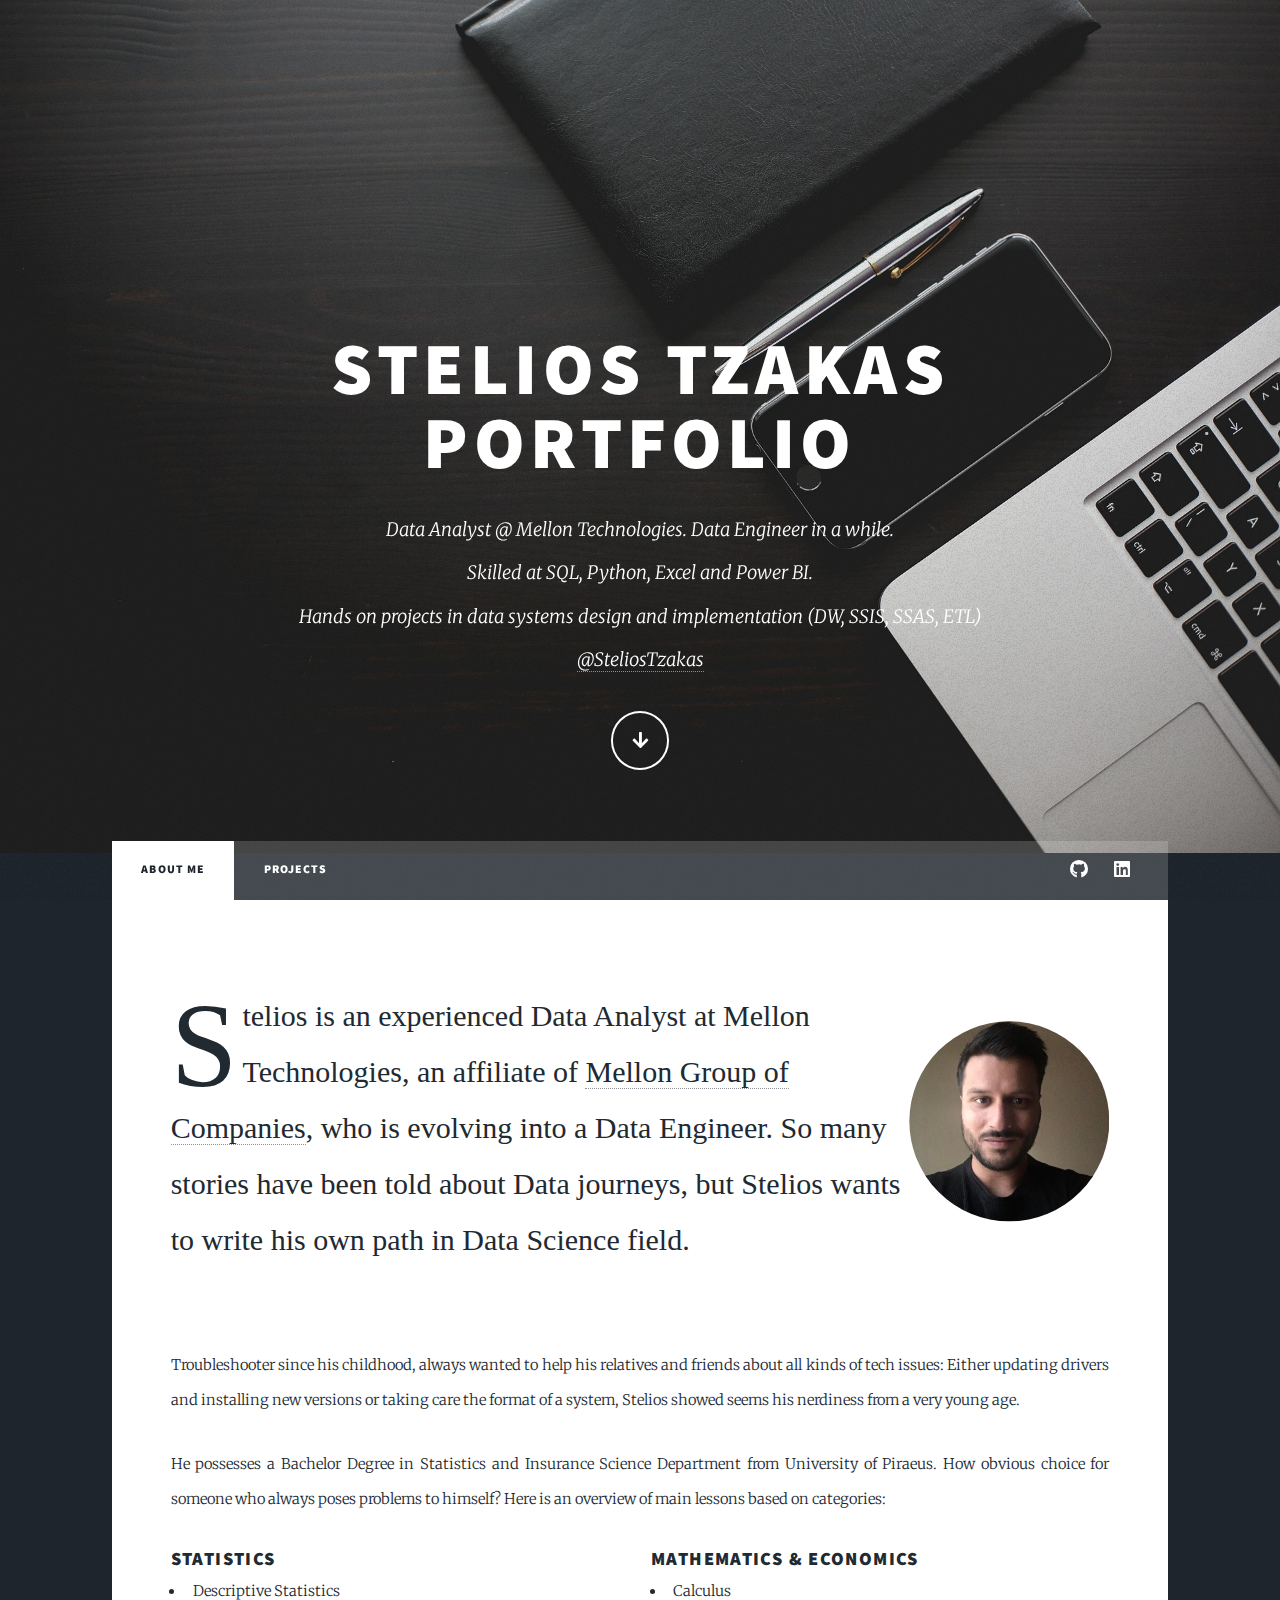
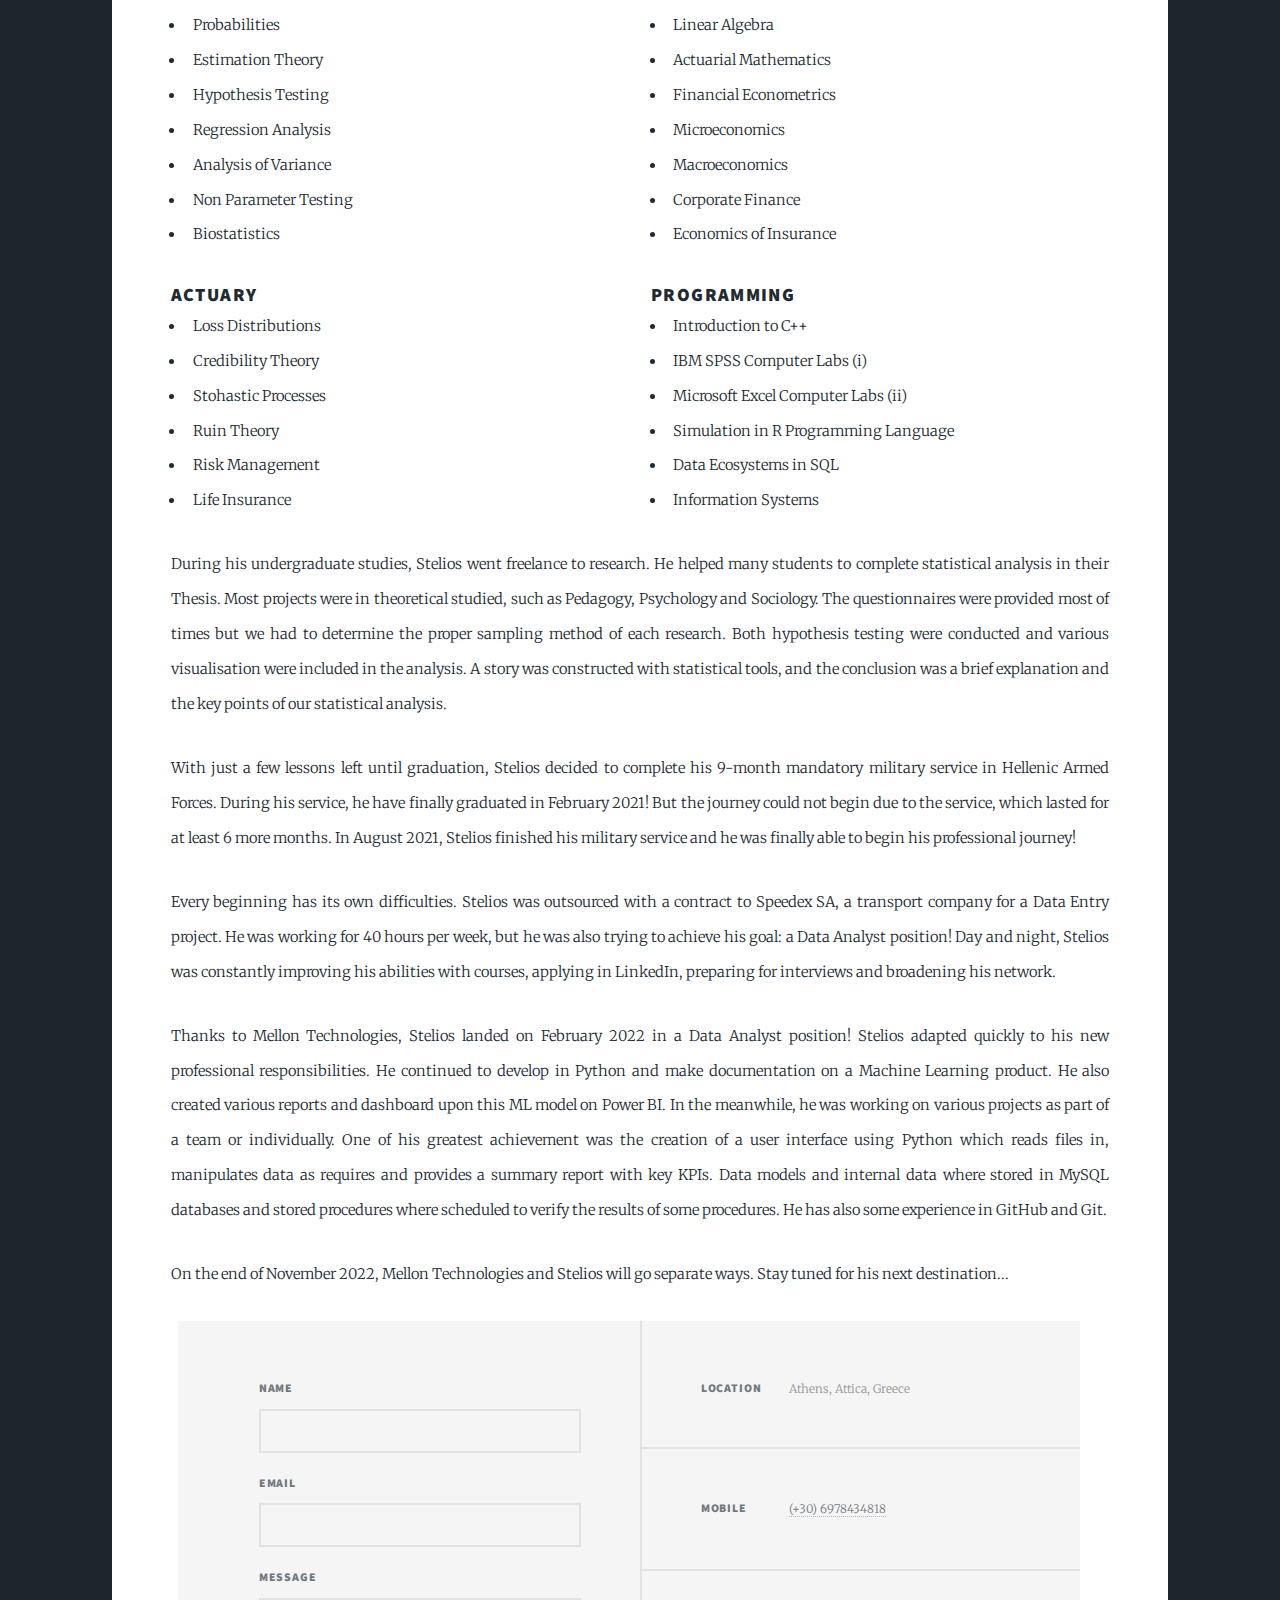
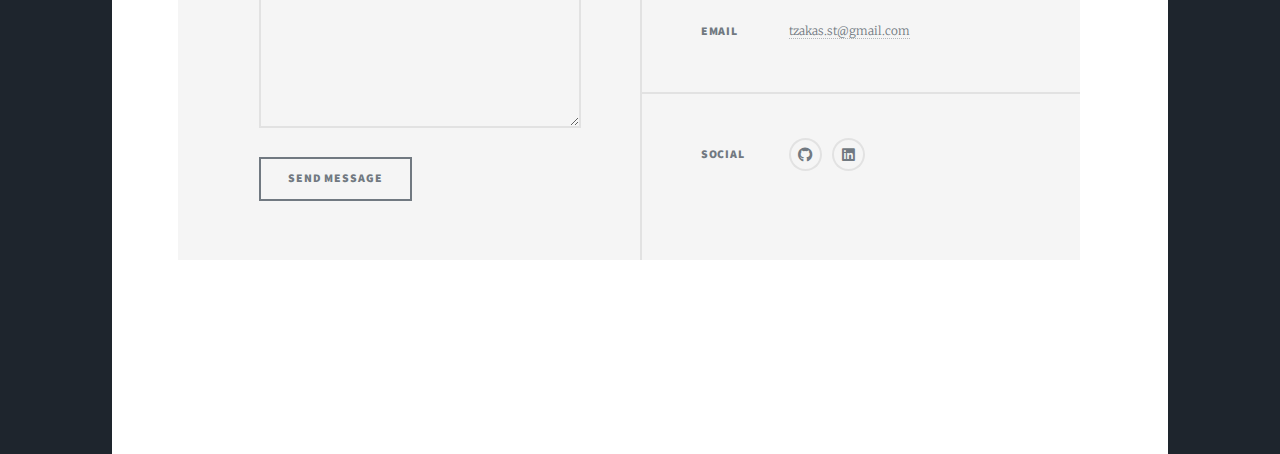
==== index.html @ e352b0b1 "Add files via upload" ====
<!DOCTYPE HTML>

<html>
	<head>
		<title>About Me - Stelios Tzakas</title>
		<meta charset="utf-8" />
		<meta name="viewport" content="width=device-width, initial-scale=1, user-scalable=no" />
		<link rel="stylesheet" href="assets/css/main.css" />
		<noscript><link rel="stylesheet" href="assets/css/noscript.css" /></noscript>
	</head>
	<body class="is-preload">

		<!-- Wrapper -->
			<div id="wrapper">
				
				<div id="intro">
					<h1>Stelios Tzakas <br />
						Portfolio</a>
					</h1>
					<p>Data Analyst @ Mellon Technologies. Data Engineer in a while. 
						<br />Skilled at SQL, Python, Excel and Power BI. <br />
						Hands on projects in data systems design and implementation (DW, SSIS, SSAS, ETL) <br />
					 <a href="https://www.linkedin.com/in/s-tzakas/">@SteliosTzakas</a> </a></p>
					<ul class="actions">
						<li><a href="#header" class="button icon solid solo fa-arrow-down scrolly">Continue</a></li>
					</ul>
				</div>
				<!-- Header -->
					<header id="header">
						<a href="index.html" class="logo">About Me</a>
					</header>

				<!-- Nav -->
					<nav id="nav">
						<ul class="links">
							<li class = "active"><a href="index.html">About me</a></li>
							<li><a href="ProjectsConstruction.html">Projects</a></li>


						</ul>
						<ul class="icons">
							<li><a href="https://github.com/s-tzakas" class="icon brands fa-github"><span class="label">GitHub</span></a></li>
							<li><a href="https://www.linkedin.com/in/s-tzakas/" class="icon brands fa-linkedin"><span class="label">LinkedIn</span></a></li>
						</ul>
					</nav>

				<!-- Main -->
					<div id="main">
						
						<!-- Post -->
						<section class="post">

									
								<img src="images/Tzakas_Stelios_28Nov2022_Athens.jpg" class="me" alt ="me">
								
								<p class="featuretext"><span class="dropcap">S</span>telios is an experienced Data Analyst at Mellon Technologies, 
									an affiliate of <a href="https://mellongroup.com/" >Mellon Group of Companies</a>, who is evolving into a 
									Data Engineer. So many stories have been told about Data journeys, but Stelios wants to write his own path in 
									Data Science field.</p>
								<p></p>
							
							<p>Troubleshooter since his childhood, always wanted to help his relatives and friends about all kinds of tech issues: 
								Either updating drivers and installing new versions or taking care the format of a system, 
								Stelios showed seems his nerdiness from a very young age.</p>
							<p>He possesses a Bachelor Degree in Statistics and Insurance Science Department from University of Piraeus. 
								How obvious choice for someone who always poses problems to himself? Here is an overview of main lessons 
								based on categories:</p>
							
							<div class="row">
								<div class="col-6 col-12-small">

									<h3>Statistics</h3>
									<ul>
										<li>Descriptive Statistics</li>
										<li>Probabilities</li>
										<li>Estimation Theory</li>
										<li>Hypothesis Testing</li>
										<li>Regression Analysis</li>
										<li>Analysis of Variance</li>
										<li>Non Parameter Testing</li>
										<li>Biostatistics</li>
									</ul>
									
									<h3>Actuary</h3>
									<ul>
										<li>Loss Distributions</li>
										<li>Credibility Theory</li>
										<li>Stohastic Processes</li>
										<li>Ruin Theory</li>
										<li>Risk Management</li>
										<li>Life Insurance</li>
									</ul>

								</div>
								<div class="col-6 col-12-small">

									<h3>Mathematics & Economics</h3>
									<ul>
										<li>Calculus</li>
										<li>Linear Algebra</li>
										<li>Actuarial Mathematics</li>
										<li>Financial Econometrics</li>
										<li>Microeconomics</li>
										<li>Macroeconomics</li>
										<li>Corporate Finance</li>
										<li>Economics of Insurance</li>
									</ul>
									
									<h3>Programming</h3>
									<ul>
										<li>Introduction to C++</li>
										<li>IBM SPSS Computer Labs (i)</li>
										<li>Microsoft Excel Computer Labs (ii)</li>
										<li>Simulation in R Programming Language</li>
										<li>Data Ecosystems in SQL</li>
										<li>Information Systems</li>
									</ul>
						
							
					</div>
					<p>During his undergraduate studies, Stelios went freelance to research. He helped many students to complete statistical analysis
						in their Thesis. Most projects were in theoretical studied, such as Pedagogy, Psychology and Sociology. The questionnaires were
						provided most of times but we had to determine the proper sampling method of each research. Both hypothesis testing were 
						conducted  and various visualisation were included in the analysis. A story was constructed with statistical tools, and the conclusion
						was a brief explanation and the key points of our statistical analysis.
					</p>
					<p>With just a few lessons left until graduation, Stelios decided to complete his 9-month mandatory military service in Hellenic Armed Forces.
						During his service, he have finally graduated in February 2021! But the journey could not begin due to the service, which lasted for at least 6 more months. 
						In August 2021, Stelios finished his military service and he was finally able to begin his professional journey!
					</p>
					<p>Every beginning has its own difficulties. Stelios was outsourced with a contract to Speedex SA, 
						a transport company for a Data Entry project. He was working for 40 hours per week, but he was also trying to achieve his goal: 
						a Data Analyst position! Day and night, Stelios was constantly improving his abilities with courses, applying in LinkedIn, preparing 
						for interviews and broadening his network. </p>
					<p>Thanks to Mellon Technologies, Stelios landed on February 2022 in a Data Analyst position! Stelios adapted quickly to his new professional 
						responsibilities. He continued to develop in Python and make documentation on a Machine Learning product. He also created various reports
						and dashboard upon this ML model on Power BI. In the meanwhile, he was working on various projects as part of a team or individually.
						One of his greatest achievement was the creation of a user interface using Python which reads files in, manipulates data
						as requires and provides a summary report with key KPIs. Data models and internal data where stored in MySQL databases and 
						stored procedures where scheduled to verify the results of some procedures. He has also some experience in GitHub and Git. 
						</p>
					<p>On the end of November 2022, Mellon Technologies and Stelios will go separate ways. Stay tuned for his next destination...</p>
				<!-- Footer -->
					<footer id="footer">
						<section>
							<form method="post" action="#">
								<div class="fields">
									<div class="field">
										<label for="name">Name</label>
										<input type="text" name="name" id="name" />
									</div>
									<div class="field">
										<label for="email">Email</label>
										<input type="text" name="email" id="email" />
									</div>
									<div class="field">
										<label for="message">Message</label>
										<textarea name="message" id="message" rows="3"></textarea>
									</div>
								</div>
								<ul class="actions">
									<li><input type="submit" value="Send Message" /></li>
								</ul>
							</form>
						</section>
						<section class="split contact">
							<section class="alt">
								<h3>Location</h3>
								<p>Athens, Attica, Greece
							</section>
							<section>
								<h3>Mobile</h3>
								<p><a href="#">(+30) 6978434818</a></p>
							</section>
							<section>
								<h3>Email</h3>
								<p><a href="#">tzakas.st@gmail.com</a></p>
							</section>
							<section>
								<h3>Social</h3>
								<ul class="icons alt">
									<li><a href="https://github.com/s-tzakas" class="icon brands fa-github"><span class="label">GitHub</span></a></li>
									<li><a href="https://www.linkedin.com/in/s-tzakas/" class="icon brands fa-linkedin"><span class="label">LinkedIn</span></a></li>
								</ul>
							</section>
						</section>
					</footer>

				<!-- Copyright -->
					<div id="copyright">
						<ul><li>&copy; Untitled</li><li>Design: <a href="https://html5up.net">HTML5 UP</a></li></ul>
					</div>

			</div>

		<!-- Scripts -->
			<script src="assets/js/jquery.min.js"></script>
			<script src="assets/js/jquery.scrollex.min.js"></script>
			<script src="assets/js/jquery.scrolly.min.js"></script>
			<script src="assets/js/browser.min.js"></script>
			<script src="assets/js/breakpoints.min.js"></script>
			<script src="assets/js/util.js"></script>
			<script src="assets/js/main.js"></script>

	</body>
</html>
---- assets/css/main.css ----
@import url(fontawesome-all.min.css);
@import url("https://fonts.googleapis.com/css?family=Merriweather:300,700,300italic,700italic|Source+Sans+Pro:900");

/*
	Massively by HTML5 UP
	html5up.net | @ajlkn
	Free for personal and commercial use under the CCA 3.0 license (html5up.net/license)
*/

html, body, div, span, applet, object,
iframe, h1, h2, h3, h4, h5, h6, p, blockquote,
pre, a, abbr, acronym, address, big, cite,
code, del, dfn, em, img, ins, kbd, q, s, samp,
small, strike, strong, sub, sup, tt, var, b,
u, i, center, dl, dt, dd, ol, ul, li, fieldset,
form, label, legend, table, caption, tbody,
tfoot, thead, tr, th, td, article, aside,
canvas, details, embed, figure, figcaption,
footer, header, hgroup, menu, nav, output, ruby,
section, summary, time, mark, audio, video {
	margin: 0;
	padding: 0;
	border: 0;
	font-size: 100%;
	font: inherit;
	vertical-align: baseline;}

article, aside, details, figcaption, figure,
footer, header, hgroup, menu, nav, section {
	display: block;}

.me{
	width: 200px;
	clip-path: circle();
	float: right;
}


	body {
	line-height: 1;
}


div#content {
	display: inline-block;
	margin: 0;
	padding: 0;
	text-align: left;
	width: 960px;
  }
  @media only screen and (max-width: 1040px) { /* Going down to one column. */
	div#content {
	  width: 100%;
	}
  }

  div.columns { /* This wraps the page content in a centered container. */
	margin: 0 auto;
	max-width: 960px;
	width: 100%;
  }
  @media only screen and (max-width: 1040px) { /* Going down to one column. */
	div.columns {
	  max-width: 100%;
	}
  }
  
  div.column1 {
	float: left;
	margin: 0 20px 0 0;
	width: 633px;
	margin: 0 101px 0 0; /* Oddly specific, but accurate. */
  }
  @media only screen and (max-width: 1040px) { /* Going down to one column. */
	div.column1 {
	  clear: both;
	  margin: 0;
	  width: 100%;
	}
  }
  
  div.column2 {
	float: right;
	margin: 0;
	padding: 0;
	text-align: left;
	width: 225px;
  }
  @media only screen and (max-width: 1040px) { /* Going down to one column. */
	div.column2 {
	  float: left;
	  margin: 24px 0 40px 0;
	  padding: 24px 0 0 0;
	  width: 100%;
	}
  }





.featuretext {
	font-family: 'Libre Baskerville', serif;
	font-size: 30px;
	font-style: normal;
	line-height: 56px;
	text-align: left;
	margin: 0 0 80px 0;
}

@media only screen and (max-width: 768px) { /* Settle down, Hoss. Return feature text to normal size on smaller screens. */
  body#xabout div.column1 p.featuretext {
	font-size: 24px;
	line-height: 40px;
  }
}

.dropcap {
	font-size: 4em;
	float: left;
	display: block;
	position: relative;
	top: 30px;
	padding: 0 5px 10px 0;
  }
	@media only screen and (max-width: 768px) {
	  .dropcap {
		top: 20px; /* Small nudge down for smaller dropcap. */
		padding: 0 5px 10px 0;
	  }
	}

ol, ul {
	list-style: none;
}

blockquote, q {
	quotes: none;
}

	blockquote:before, blockquote:after, q:before, q:after {
		content: '';
		content: none;
	}

table {
	border-collapse: collapse;
	border-spacing: 0;
}

body {
	-webkit-text-size-adjust: none;
}

mark {
	background-color: transparent;
	color: inherit;
}

input::-moz-focus-inner {
	border: 0;
	padding: 0;
}

input, select, textarea {
	-moz-appearance: none;
	-webkit-appearance: none;
	-ms-appearance: none;
	appearance: none;
}

/* Basic */

	@-ms-viewport {
		width: device-width;
	}

	body {
		-ms-overflow-style: scrollbar;
	}

	@media screen and (max-width: 480px) {

		html, body {
			min-width: 320px;
		}

	}

	html {
		box-sizing: border-box;
	}

	*, *:before, *:after {
		box-sizing: inherit;
	}

	body {
		background-color: #1e252d;
	}

		body.is-preload *, body.is-preload *:before, body.is-preload *:after {
			-moz-animation: none !important;
			-webkit-animation: none !important;
			-ms-animation: none !important;
			animation: none !important;
			-moz-transition: none !important;
			-webkit-transition: none !important;
			-ms-transition: none !important;
			transition: none !important;
		}

/* Type */

	html {
		font-size: 16pt;
	}

		@media screen and (max-width: 1680px) {

			html {
				font-size: 12pt;
			}

		}

		@media screen and (max-width: 1280px) {

			html {
				font-size: 11pt;
			}

		}

		@media screen and (max-width: 360px) {

			html {
				font-size: 10pt;
			}

		}

	body {
		color: #212931;
	}

	body, input, select, textarea {
		font-family: "Merriweather", Georgia, serif;
		font-weight: 300;
		font-size: 1rem;
		line-height: 2.375;
	}

	a {
		-moz-transition: color 0.2s ease-in-out, background-color 0.2s ease-in-out, border-color 0.2s ease-in-out, box-shadow 0.2s ease-in-out;
		-webkit-transition: color 0.2s ease-in-out, background-color 0.2s ease-in-out, border-color 0.2s ease-in-out, box-shadow 0.2s ease-in-out;
		-ms-transition: color 0.2s ease-in-out, background-color 0.2s ease-in-out, border-color 0.2s ease-in-out, box-shadow 0.2s ease-in-out;
		transition: color 0.2s ease-in-out, background-color 0.2s ease-in-out, border-color 0.2s ease-in-out, box-shadow 0.2s ease-in-out;
		border-bottom: dotted 1px;
		text-decoration: none;
	}

		a:hover {
			border-bottom-color: transparent;
		}

	strong, b {
		font-weight: 600;
	}

	em, i {
		font-style: italic;
	}

	p {
		text-align: justify;
		margin: 0 0 2rem 0;
	}

	h1, h2, h3, h4, h5, h6 {
		font-family: "Source Sans Pro", Helvetica, sans-serif;
		font-weight: 900;
		line-height: 1.5;
		letter-spacing: 0.075em;
		text-transform: uppercase;
		margin: 0 0 1rem 0;
	}

		h1 a, h2 a, h3 a, h4 a, h5 a, h6 a {
			border-bottom: 0;
			color: inherit;
			text-decoration: none;
		}

	h1 {
		font-size: 4rem;
		line-height: 1.1;
		margin: 0 0 2rem 0;
	}

	h2 {
		font-size: 1.75rem;
		line-height: 1.3;
		margin: 0 0 1.5rem 0;
	}

	h3 {
		font-size: 1.25rem;
		margin: 0;
	}

	h4 {
		font-size: 1rem;
	}

	h5 {
		font-size: 0.9rem;
	}

	h6 {
		font-size: 0.8rem;
	}

	sub {
		font-size: 0.8rem;
		position: relative;
		top: 0.5rem;
	}

	sup {
		font-size: 0.8rem;
		position: relative;
		top: -0.5rem;
	}

	blockquote {
		border-left: solid 4px;
		font-style: italic;
		margin: 0 0 2rem 0;
		padding: 0.5rem 0 0.5rem 2rem;
	}

	code {
		border: solid 2px;
		font-family: "Courier New", monospace;
		font-size: 0.9rem;
		margin: 0 0.25rem;
		padding: 0.25rem 0.65rem;
	}

	pre {
		-webkit-overflow-scrolling: touch;
		font-family: "Courier New", monospace;
		font-size: 0.9rem;
		margin: 0 0 2rem 0;
	}

		pre code {
			display: block;
			line-height: 1.75;
			padding: 1rem 1.5rem;
			overflow-x: auto;
		}

	hr {
		border: 0;
		border-bottom: solid 2px;
		margin: 3rem 0;
	}

		hr.major {
			margin: 5rem 0;
		}

	.align-left {
		text-align: left;
	}

	.align-center {
		text-align: center;
	}

	.align-right {
		text-align: right;
	}

	input, select, textarea {
		color: #212931;
	}

	a {
		color: #212931;
		border-bottom-color: rgba(33, 41, 49, 0.5);
	}

		a:hover {
			border-bottom-color: transparent;
			color: #18bfef !important;
		}

	strong, b {
		color: #212931;
	}

	h1, h2, h3, h4, h5, h6 {
		color: #212931;
	}

	blockquote {
		border-left-color: #eeeeee;
	}

	code {
		background: rgba(220, 220, 220, 0.25);
		border-color: #eeeeee;
	}

	hr {
		border-bottom-color: #eeeeee;
	}

/* Row */

	.row {
		display: flex;
		flex-wrap: wrap;
		box-sizing: border-box;
		align-items: stretch;
	}

		.row > * {
			box-sizing: border-box;
		}

		.row.gtr-uniform > * > :last-child {
			margin-bottom: 0;
		}

		.row.aln-left {
			justify-content: flex-start;
		}

		.row.aln-center {
			justify-content: center;
		}

		.row.aln-right {
			justify-content: flex-end;
		}

		.row.aln-top {
			align-items: flex-start;
		}

		.row.aln-middle {
			align-items: center;
		}

		.row.aln-bottom {
			align-items: flex-end;
		}

		.row > .imp {
			order: -1;
		}

		.row > .col-1 {
			width: 8.33333%;
		}

		.row > .off-1 {
			margin-left: 8.33333%;
		}

		.row > .col-2 {
			width: 16.66667%;
		}

		.row > .off-2 {
			margin-left: 16.66667%;
		}

		.row > .col-3 {
			width: 25%;
		}

		.row > .off-3 {
			margin-left: 25%;
		}

		.row > .col-4 {
			width: 33.33333%;
		}

		.row > .off-4 {
			margin-left: 33.33333%;
		}

		.row > .col-5 {
			width: 41.66667%;
		}

		.row > .off-5 {
			margin-left: 41.66667%;
		}

		.row > .col-6 {
			width: 50%;
		}

		.row > .off-6 {
			margin-left: 50%;
		}

		.row > .col-7 {
			width: 58.33333%;
		}

		.row > .off-7 {
			margin-left: 58.33333%;
		}

		.row > .col-8 {
			width: 66.66667%;
		}

		.row > .off-8 {
			margin-left: 66.66667%;
		}

		.row > .col-9 {
			width: 75%;
		}

		.row > .off-9 {
			margin-left: 75%;
		}

		.row > .col-10 {
			width: 83.33333%;
		}

		.row > .off-10 {
			margin-left: 83.33333%;
		}

		.row > .col-11 {
			width: 91.66667%;
		}

		.row > .off-11 {
			margin-left: 91.66667%;
		}

		.row > .col-12 {
			width: 100%;
		}

		.row > .off-12 {
			margin-left: 100%;
		}

		.row.gtr-0 {
			margin-top: 0;
			margin-left: 0rem;
		}

			.row.gtr-0 > * {
				padding: 0 0 0 0rem;
			}

			.row.gtr-0.gtr-uniform {
				margin-top: 0rem;
			}

				.row.gtr-0.gtr-uniform > * {
					padding-top: 0rem;
				}

		.row.gtr-25 {
			margin-top: 0;
			margin-left: -0.375rem;
		}

			.row.gtr-25 > * {
				padding: 0 0 0 0.375rem;
			}

			.row.gtr-25.gtr-uniform {
				margin-top: -0.375rem;
			}

				.row.gtr-25.gtr-uniform > * {
					padding-top: 0.375rem;
				}

		.row.gtr-50 {
			margin-top: 0;
			margin-left: -0.75rem;
		}

			.row.gtr-50 > * {
				padding: 0 0 0 0.75rem;
			}

			.row.gtr-50.gtr-uniform {
				margin-top: -0.75rem;
			}

				.row.gtr-50.gtr-uniform > * {
					padding-top: 0.75rem;
				}

		.row {
			margin-top: 0;
			margin-left: -1.5rem;
		}

			.row > * {
				padding: 0 0 0 1.5rem;
			}

			.row.gtr-uniform {
				margin-top: -1.5rem;
			}

				.row.gtr-uniform > * {
					padding-top: 1.5rem;
				}

		.row.gtr-150 {
			margin-top: 0;
			margin-left: -2.25rem;
		}

			.row.gtr-150 > * {
				padding: 0 0 0 2.25rem;
			}

			.row.gtr-150.gtr-uniform {
				margin-top: -2.25rem;
			}

				.row.gtr-150.gtr-uniform > * {
					padding-top: 2.25rem;
				}

		.row.gtr-200 {
			margin-top: 0;
			margin-left: -3rem;
		}

			.row.gtr-200 > * {
				padding: 0 0 0 3rem;
			}

			.row.gtr-200.gtr-uniform {
				margin-top: -3rem;
			}

				.row.gtr-200.gtr-uniform > * {
					padding-top: 3rem;
				}

		@media screen and (max-width: 1680px) {

			.row {
				display: flex;
				flex-wrap: wrap;
				box-sizing: border-box;
				align-items: stretch;
			}

				.row > * {
					box-sizing: border-box;
				}

				.row.gtr-uniform > * > :last-child {
					margin-bottom: 0;
				}

				.row.aln-left {
					justify-content: flex-start;
				}

				.row.aln-center {
					justify-content: center;
				}

				.row.aln-right {
					justify-content: flex-end;
				}

				.row.aln-top {
					align-items: flex-start;
				}

				.row.aln-middle {
					align-items: center;
				}

				.row.aln-bottom {
					align-items: flex-end;
				}

				.row > .imp-xlarge {
					order: -1;
				}

				.row > .col-1-xlarge {
					width: 8.33333%;
				}

				.row > .off-1-xlarge {
					margin-left: 8.33333%;
				}

				.row > .col-2-xlarge {
					width: 16.66667%;
				}

				.row > .off-2-xlarge {
					margin-left: 16.66667%;
				}

				.row > .col-3-xlarge {
					width: 25%;
				}

				.row > .off-3-xlarge {
					margin-left: 25%;
				}

				.row > .col-4-xlarge {
					width: 33.33333%;
				}

				.row > .off-4-xlarge {
					margin-left: 33.33333%;
				}

				.row > .col-5-xlarge {
					width: 41.66667%;
				}

				.row > .off-5-xlarge {
					margin-left: 41.66667%;
				}

				.row > .col-6-xlarge {
					width: 50%;
				}

				.row > .off-6-xlarge {
					margin-left: 50%;
				}

				.row > .col-7-xlarge {
					width: 58.33333%;
				}

				.row > .off-7-xlarge {
					margin-left: 58.33333%;
				}

				.row > .col-8-xlarge {
					width: 66.66667%;
				}

				.row > .off-8-xlarge {
					margin-left: 66.66667%;
				}

				.row > .col-9-xlarge {
					width: 75%;
				}

				.row > .off-9-xlarge {
					margin-left: 75%;
				}

				.row > .col-10-xlarge {
					width: 83.33333%;
				}

				.row > .off-10-xlarge {
					margin-left: 83.33333%;
				}

				.row > .col-11-xlarge {
					width: 91.66667%;
				}

				.row > .off-11-xlarge {
					margin-left: 91.66667%;
				}

				.row > .col-12-xlarge {
					width: 100%;
				}

				.row > .off-12-xlarge {
					margin-left: 100%;
				}

				.row.gtr-0 {
					margin-top: 0;
					margin-left: 0rem;
				}

					.row.gtr-0 > * {
						padding: 0 0 0 0rem;
					}

					.row.gtr-0.gtr-uniform {
						margin-top: 0rem;
					}

						.row.gtr-0.gtr-uniform > * {
							padding-top: 0rem;
						}

				.row.gtr-25 {
					margin-top: 0;
					margin-left: -0.375rem;
				}

					.row.gtr-25 > * {
						padding: 0 0 0 0.375rem;
					}

					.row.gtr-25.gtr-uniform {
						margin-top: -0.375rem;
					}

						.row.gtr-25.gtr-uniform > * {
							padding-top: 0.375rem;
						}

				.row.gtr-50 {
					margin-top: 0;
					margin-left: -0.75rem;
				}

					.row.gtr-50 > * {
						padding: 0 0 0 0.75rem;
					}

					.row.gtr-50.gtr-uniform {
						margin-top: -0.75rem;
					}

						.row.gtr-50.gtr-uniform > * {
							padding-top: 0.75rem;
						}

				.row {
					margin-top: 0;
					margin-left: -1.5rem;
				}

					.row > * {
						padding: 0 0 0 1.5rem;
					}

					.row.gtr-uniform {
						margin-top: -1.5rem;
					}

						.row.gtr-uniform > * {
							padding-top: 1.5rem;
						}

				.row.gtr-150 {
					margin-top: 0;
					margin-left: -2.25rem;
				}

					.row.gtr-150 > * {
						padding: 0 0 0 2.25rem;
					}

					.row.gtr-150.gtr-uniform {
						margin-top: -2.25rem;
					}

						.row.gtr-150.gtr-uniform > * {
							padding-top: 2.25rem;
						}

				.row.gtr-200 {
					margin-top: 0;
					margin-left: -3rem;
				}

					.row.gtr-200 > * {
						padding: 0 0 0 3rem;
					}

					.row.gtr-200.gtr-uniform {
						margin-top: -3rem;
					}

						.row.gtr-200.gtr-uniform > * {
							padding-top: 3rem;
						}

		}

		@media screen and (max-width: 1280px) {

			.row {
				display: flex;
				flex-wrap: wrap;
				box-sizing: border-box;
				align-items: stretch;
			}

				.row > * {
					box-sizing: border-box;
				}

				.row.gtr-uniform > * > :last-child {
					margin-bottom: 0;
				}

				.row.aln-left {
					justify-content: flex-start;
				}

				.row.aln-center {
					justify-content: center;
				}

				.row.aln-right {
					justify-content: flex-end;
				}

				.row.aln-top {
					align-items: flex-start;
				}

				.row.aln-middle {
					align-items: center;
				}

				.row.aln-bottom {
					align-items: flex-end;
				}

				.row > .imp-large {
					order: -1;
				}

				.row > .col-1-large {
					width: 8.33333%;
				}

				.row > .off-1-large {
					margin-left: 8.33333%;
				}

				.row > .col-2-large {
					width: 16.66667%;
				}

				.row > .off-2-large {
					margin-left: 16.66667%;
				}

				.row > .col-3-large {
					width: 25%;
				}

				.row > .off-3-large {
					margin-left: 25%;
				}

				.row > .col-4-large {
					width: 33.33333%;
				}

				.row > .off-4-large {
					margin-left: 33.33333%;
				}

				.row > .col-5-large {
					width: 41.66667%;
				}

				.row > .off-5-large {
					margin-left: 41.66667%;
				}

				.row > .col-6-large {
					width: 50%;
				}

				.row > .off-6-large {
					margin-left: 50%;
				}

				.row > .col-7-large {
					width: 58.33333%;
				}

				.row > .off-7-large {
					margin-left: 58.33333%;
				}

				.row > .col-8-large {
					width: 66.66667%;
				}

				.row > .off-8-large {
					margin-left: 66.66667%;
				}

				.row > .col-9-large {
					width: 75%;
				}

				.row > .off-9-large {
					margin-left: 75%;
				}

				.row > .col-10-large {
					width: 83.33333%;
				}

				.row > .off-10-large {
					margin-left: 83.33333%;
				}

				.row > .col-11-large {
					width: 91.66667%;
				}

				.row > .off-11-large {
					margin-left: 91.66667%;
				}

				.row > .col-12-large {
					width: 100%;
				}

				.row > .off-12-large {
					margin-left: 100%;
				}

				.row.gtr-0 {
					margin-top: 0;
					margin-left: 0rem;
				}

					.row.gtr-0 > * {
						padding: 0 0 0 0rem;
					}

					.row.gtr-0.gtr-uniform {
						margin-top: 0rem;
					}

						.row.gtr-0.gtr-uniform > * {
							padding-top: 0rem;
						}

				.row.gtr-25 {
					margin-top: 0;
					margin-left: -0.375rem;
				}

					.row.gtr-25 > * {
						padding: 0 0 0 0.375rem;
					}

					.row.gtr-25.gtr-uniform {
						margin-top: -0.375rem;
					}

						.row.gtr-25.gtr-uniform > * {
							padding-top: 0.375rem;
						}

				.row.gtr-50 {
					margin-top: 0;
					margin-left: -0.75rem;
				}

					.row.gtr-50 > * {
						padding: 0 0 0 0.75rem;
					}

					.row.gtr-50.gtr-uniform {
						margin-top: -0.75rem;
					}

						.row.gtr-50.gtr-uniform > * {
							padding-top: 0.75rem;
						}

				.row {
					margin-top: 0;
					margin-left: -1.5rem;
				}

					.row > * {
						padding: 0 0 0 1.5rem;
					}

					.row.gtr-uniform {
						margin-top: -1.5rem;
					}

						.row.gtr-uniform > * {
							padding-top: 1.5rem;
						}

				.row.gtr-150 {
					margin-top: 0;
					margin-left: -2.25rem;
				}

					.row.gtr-150 > * {
						padding: 0 0 0 2.25rem;
					}

					.row.gtr-150.gtr-uniform {
						margin-top: -2.25rem;
					}

						.row.gtr-150.gtr-uniform > * {
							padding-top: 2.25rem;
						}

				.row.gtr-200 {
					margin-top: 0;
					margin-left: -3rem;
				}

					.row.gtr-200 > * {
						padding: 0 0 0 3rem;
					}

					.row.gtr-200.gtr-uniform {
						margin-top: -3rem;
					}

						.row.gtr-200.gtr-uniform > * {
							padding-top: 3rem;
						}

		}

		@media screen and (max-width: 980px) {

			.row {
				display: flex;
				flex-wrap: wrap;
				box-sizing: border-box;
				align-items: stretch;
			}

				.row > * {
					box-sizing: border-box;
				}

				.row.gtr-uniform > * > :last-child {
					margin-bottom: 0;
				}

				.row.aln-left {
					justify-content: flex-start;
				}

				.row.aln-center {
					justify-content: center;
				}

				.row.aln-right {
					justify-content: flex-end;
				}

				.row.aln-top {
					align-items: flex-start;
				}

				.row.aln-middle {
					align-items: center;
				}

				.row.aln-bottom {
					align-items: flex-end;
				}

				.row > .imp-medium {
					order: -1;
				}

				.row > .col-1-medium {
					width: 8.33333%;
				}

				.row > .off-1-medium {
					margin-left: 8.33333%;
				}

				.row > .col-2-medium {
					width: 16.66667%;
				}

				.row > .off-2-medium {
					margin-left: 16.66667%;
				}

				.row > .col-3-medium {
					width: 25%;
				}

				.row > .off-3-medium {
					margin-left: 25%;
				}

				.row > .col-4-medium {
					width: 33.33333%;
				}

				.row > .off-4-medium {
					margin-left: 33.33333%;
				}

				.row > .col-5-medium {
					width: 41.66667%;
				}

				.row > .off-5-medium {
					margin-left: 41.66667%;
				}

				.row > .col-6-medium {
					width: 50%;
				}

				.row > .off-6-medium {
					margin-left: 50%;
				}

				.row > .col-7-medium {
					width: 58.33333%;
				}

				.row > .off-7-medium {
					margin-left: 58.33333%;
				}

				.row > .col-8-medium {
					width: 66.66667%;
				}

				.row > .off-8-medium {
					margin-left: 66.66667%;
				}

				.row > .col-9-medium {
					width: 75%;
				}

				.row > .off-9-medium {
					margin-left: 75%;
				}

				.row > .col-10-medium {
					width: 83.33333%;
				}

				.row > .off-10-medium {
					margin-left: 83.33333%;
				}

				.row > .col-11-medium {
					width: 91.66667%;
				}

				.row > .off-11-medium {
					margin-left: 91.66667%;
				}

				.row > .col-12-medium {
					width: 100%;
				}

				.row > .off-12-medium {
					margin-left: 100%;
				}

				.row.gtr-0 {
					margin-top: 0;
					margin-left: 0rem;
				}

					.row.gtr-0 > * {
						padding: 0 0 0 0rem;
					}

					.row.gtr-0.gtr-uniform {
						margin-top: 0rem;
					}

						.row.gtr-0.gtr-uniform > * {
							padding-top: 0rem;
						}

				.row.gtr-25 {
					margin-top: 0;
					margin-left: -0.375rem;
				}

					.row.gtr-25 > * {
						padding: 0 0 0 0.375rem;
					}

					.row.gtr-25.gtr-uniform {
						margin-top: -0.375rem;
					}

						.row.gtr-25.gtr-uniform > * {
							padding-top: 0.375rem;
						}

				.row.gtr-50 {
					margin-top: 0;
					margin-left: -0.75rem;
				}

					.row.gtr-50 > * {
						padding: 0 0 0 0.75rem;
					}

					.row.gtr-50.gtr-uniform {
						margin-top: -0.75rem;
					}

						.row.gtr-50.gtr-uniform > * {
							padding-top: 0.75rem;
						}

				.row {
					margin-top: 0;
					margin-left: -1.5rem;
				}

					.row > * {
						padding: 0 0 0 1.5rem;
					}

					.row.gtr-uniform {
						margin-top: -1.5rem;
					}

						.row.gtr-uniform > * {
							padding-top: 1.5rem;
						}

				.row.gtr-150 {
					margin-top: 0;
					margin-left: -2.25rem;
				}

					.row.gtr-150 > * {
						padding: 0 0 0 2.25rem;
					}

					.row.gtr-150.gtr-uniform {
						margin-top: -2.25rem;
					}

						.row.gtr-150.gtr-uniform > * {
							padding-top: 2.25rem;
						}

				.row.gtr-200 {
					margin-top: 0;
					margin-left: -3rem;
				}

					.row.gtr-200 > * {
						padding: 0 0 0 3rem;
					}

					.row.gtr-200.gtr-uniform {
						margin-top: -3rem;
					}

						.row.gtr-200.gtr-uniform > * {
							padding-top: 3rem;
						}

		}

		@media screen and (max-width: 736px) {

			.row {
				display: flex;
				flex-wrap: wrap;
				box-sizing: border-box;
				align-items: stretch;
			}

				.row > * {
					box-sizing: border-box;
				}

				.row.gtr-uniform > * > :last-child {
					margin-bottom: 0;
				}

				.row.aln-left {
					justify-content: flex-start;
				}

				.row.aln-center {
					justify-content: center;
				}

				.row.aln-right {
					justify-content: flex-end;
				}

				.row.aln-top {
					align-items: flex-start;
				}

				.row.aln-middle {
					align-items: center;
				}

				.row.aln-bottom {
					align-items: flex-end;
				}

				.row > .imp-small {
					order: -1;
				}

				.row > .col-1-small {
					width: 8.33333%;
				}

				.row > .off-1-small {
					margin-left: 8.33333%;
				}

				.row > .col-2-small {
					width: 16.66667%;
				}

				.row > .off-2-small {
					margin-left: 16.66667%;
				}

				.row > .col-3-small {
					width: 25%;
				}

				.row > .off-3-small {
					margin-left: 25%;
				}

				.row > .col-4-small {
					width: 33.33333%;
				}

				.row > .off-4-small {
					margin-left: 33.33333%;
				}

				.row > .col-5-small {
					width: 41.66667%;
				}

				.row > .off-5-small {
					margin-left: 41.66667%;
				}

				.row > .col-6-small {
					width: 50%;
				}

				.row > .off-6-small {
					margin-left: 50%;
				}

				.row > .col-7-small {
					width: 58.33333%;
				}

				.row > .off-7-small {
					margin-left: 58.33333%;
				}

				.row > .col-8-small {
					width: 66.66667%;
				}

				.row > .off-8-small {
					margin-left: 66.66667%;
				}

				.row > .col-9-small {
					width: 75%;
				}

				.row > .off-9-small {
					margin-left: 75%;
				}

				.row > .col-10-small {
					width: 83.33333%;
				}

				.row > .off-10-small {
					margin-left: 83.33333%;
				}

				.row > .col-11-small {
					width: 91.66667%;
				}

				.row > .off-11-small {
					margin-left: 91.66667%;
				}

				.row > .col-12-small {
					width: 100%;
				}

				.row > .off-12-small {
					margin-left: 100%;
				}

				.row.gtr-0 {
					margin-top: 0;
					margin-left: 0rem;
				}

					.row.gtr-0 > * {
						padding: 0 0 0 0rem;
					}

					.row.gtr-0.gtr-uniform {
						margin-top: 0rem;
					}

						.row.gtr-0.gtr-uniform > * {
							padding-top: 0rem;
						}

				.row.gtr-25 {
					margin-top: 0;
					margin-left: -0.375rem;
				}

					.row.gtr-25 > * {
						padding: 0 0 0 0.375rem;
					}

					.row.gtr-25.gtr-uniform {
						margin-top: -0.375rem;
					}

						.row.gtr-25.gtr-uniform > * {
							padding-top: 0.375rem;
						}

				.row.gtr-50 {
					margin-top: 0;
					margin-left: -0.75rem;
				}

					.row.gtr-50 > * {
						padding: 0 0 0 0.75rem;
					}

					.row.gtr-50.gtr-uniform {
						margin-top: -0.75rem;
					}

						.row.gtr-50.gtr-uniform > * {
							padding-top: 0.75rem;
						}

				.row {
					margin-top: 0;
					margin-left: -1.5rem;
				}

					.row > * {
						padding: 0 0 0 1.5rem;
					}

					.row.gtr-uniform {
						margin-top: -1.5rem;
					}

						.row.gtr-uniform > * {
							padding-top: 1.5rem;
						}

				.row.gtr-150 {
					margin-top: 0;
					margin-left: -2.25rem;
				}

					.row.gtr-150 > * {
						padding: 0 0 0 2.25rem;
					}

					.row.gtr-150.gtr-uniform {
						margin-top: -2.25rem;
					}

						.row.gtr-150.gtr-uniform > * {
							padding-top: 2.25rem;
						}

				.row.gtr-200 {
					margin-top: 0;
					margin-left: -3rem;
				}

					.row.gtr-200 > * {
						padding: 0 0 0 3rem;
					}

					.row.gtr-200.gtr-uniform {
						margin-top: -3rem;
					}

						.row.gtr-200.gtr-uniform > * {
							padding-top: 3rem;
						}

		}

		@media screen and (max-width: 480px) {

			.row {
				display: flex;
				flex-wrap: wrap;
				box-sizing: border-box;
				align-items: stretch;
			}

				.row > * {
					box-sizing: border-box;
				}

				.row.gtr-uniform > * > :last-child {
					margin-bottom: 0;
				}

				.row.aln-left {
					justify-content: flex-start;
				}

				.row.aln-center {
					justify-content: center;
				}

				.row.aln-right {
					justify-content: flex-end;
				}

				.row.aln-top {
					align-items: flex-start;
				}

				.row.aln-middle {
					align-items: center;
				}

				.row.aln-bottom {
					align-items: flex-end;
				}

				.row > .imp-xsmall {
					order: -1;
				}

				.row > .col-1-xsmall {
					width: 8.33333%;
				}

				.row > .off-1-xsmall {
					margin-left: 8.33333%;
				}

				.row > .col-2-xsmall {
					width: 16.66667%;
				}

				.row > .off-2-xsmall {
					margin-left: 16.66667%;
				}

				.row > .col-3-xsmall {
					width: 25%;
				}

				.row > .off-3-xsmall {
					margin-left: 25%;
				}

				.row > .col-4-xsmall {
					width: 33.33333%;
				}

				.row > .off-4-xsmall {
					margin-left: 33.33333%;
				}

				.row > .col-5-xsmall {
					width: 41.66667%;
				}

				.row > .off-5-xsmall {
					margin-left: 41.66667%;
				}

				.row > .col-6-xsmall {
					width: 50%;
				}

				.row > .off-6-xsmall {
					margin-left: 50%;
				}

				.row > .col-7-xsmall {
					width: 58.33333%;
				}

				.row > .off-7-xsmall {
					margin-left: 58.33333%;
				}

				.row > .col-8-xsmall {
					width: 66.66667%;
				}

				.row > .off-8-xsmall {
					margin-left: 66.66667%;
				}

				.row > .col-9-xsmall {
					width: 75%;
				}

				.row > .off-9-xsmall {
					margin-left: 75%;
				}

				.row > .col-10-xsmall {
					width: 83.33333%;
				}

				.row > .off-10-xsmall {
					margin-left: 83.33333%;
				}

				.row > .col-11-xsmall {
					width: 91.66667%;
				}

				.row > .off-11-xsmall {
					margin-left: 91.66667%;
				}

				.row > .col-12-xsmall {
					width: 100%;
				}

				.row > .off-12-xsmall {
					margin-left: 100%;
				}

				.row.gtr-0 {
					margin-top: 0;
					margin-left: 0rem;
				}

					.row.gtr-0 > * {
						padding: 0 0 0 0rem;
					}

					.row.gtr-0.gtr-uniform {
						margin-top: 0rem;
					}

						.row.gtr-0.gtr-uniform > * {
							padding-top: 0rem;
						}

				.row.gtr-25 {
					margin-top: 0;
					margin-left: -0.375rem;
				}

					.row.gtr-25 > * {
						padding: 0 0 0 0.375rem;
					}

					.row.gtr-25.gtr-uniform {
						margin-top: -0.375rem;
					}

						.row.gtr-25.gtr-uniform > * {
							padding-top: 0.375rem;
						}

				.row.gtr-50 {
					margin-top: 0;
					margin-left: -0.75rem;
				}

					.row.gtr-50 > * {
						padding: 0 0 0 0.75rem;
					}

					.row.gtr-50.gtr-uniform {
						margin-top: -0.75rem;
					}

						.row.gtr-50.gtr-uniform > * {
							padding-top: 0.75rem;
						}

				.row {
					margin-top: 0;
					margin-left: -1.5rem;
				}

					.row > * {
						padding: 0 0 0 1.5rem;
					}

					.row.gtr-uniform {
						margin-top: -1.5rem;
					}

						.row.gtr-uniform > * {
							padding-top: 1.5rem;
						}

				.row.gtr-150 {
					margin-top: 0;
					margin-left: -2.25rem;
				}

					.row.gtr-150 > * {
						padding: 0 0 0 2.25rem;
					}

					.row.gtr-150.gtr-uniform {
						margin-top: -2.25rem;
					}

						.row.gtr-150.gtr-uniform > * {
							padding-top: 2.25rem;
						}

				.row.gtr-200 {
					margin-top: 0;
					margin-left: -3rem;
				}

					.row.gtr-200 > * {
						padding: 0 0 0 3rem;
					}

					.row.gtr-200.gtr-uniform {
						margin-top: -3rem;
					}

						.row.gtr-200.gtr-uniform > * {
							padding-top: 3rem;
						}

		}

		@media screen and (max-width: 360px) {

			.row {
				display: flex;
				flex-wrap: wrap;
				box-sizing: border-box;
				align-items: stretch;
			}

				.row > * {
					box-sizing: border-box;
				}

				.row.gtr-uniform > * > :last-child {
					margin-bottom: 0;
				}

				.row.aln-left {
					justify-content: flex-start;
				}

				.row.aln-center {
					justify-content: center;
				}

				.row.aln-right {
					justify-content: flex-end;
				}

				.row.aln-top {
					align-items: flex-start;
				}

				.row.aln-middle {
					align-items: center;
				}

				.row.aln-bottom {
					align-items: flex-end;
				}

				.row > .imp-xxsmall {
					order: -1;
				}

				.row > .col-1-xxsmall {
					width: 8.33333%;
				}

				.row > .off-1-xxsmall {
					margin-left: 8.33333%;
				}

				.row > .col-2-xxsmall {
					width: 16.66667%;
				}

				.row > .off-2-xxsmall {
					margin-left: 16.66667%;
				}

				.row > .col-3-xxsmall {
					width: 25%;
				}

				.row > .off-3-xxsmall {
					margin-left: 25%;
				}

				.row > .col-4-xxsmall {
					width: 33.33333%;
				}

				.row > .off-4-xxsmall {
					margin-left: 33.33333%;
				}

				.row > .col-5-xxsmall {
					width: 41.66667%;
				}

				.row > .off-5-xxsmall {
					margin-left: 41.66667%;
				}

				.row > .col-6-xxsmall {
					width: 50%;
				}

				.row > .off-6-xxsmall {
					margin-left: 50%;
				}

				.row > .col-7-xxsmall {
					width: 58.33333%;
				}

				.row > .off-7-xxsmall {
					margin-left: 58.33333%;
				}

				.row > .col-8-xxsmall {
					width: 66.66667%;
				}

				.row > .off-8-xxsmall {
					margin-left: 66.66667%;
				}

				.row > .col-9-xxsmall {
					width: 75%;
				}

				.row > .off-9-xxsmall {
					margin-left: 75%;
				}

				.row > .col-10-xxsmall {
					width: 83.33333%;
				}

				.row > .off-10-xxsmall {
					margin-left: 83.33333%;
				}

				.row > .col-11-xxsmall {
					width: 91.66667%;
				}

				.row > .off-11-xxsmall {
					margin-left: 91.66667%;
				}

				.row > .col-12-xxsmall {
					width: 100%;
				}

				.row > .off-12-xxsmall {
					margin-left: 100%;
				}

				.row.gtr-0 {
					margin-top: 0;
					margin-left: 0rem;
				}

					.row.gtr-0 > * {
						padding: 0 0 0 0rem;
					}

					.row.gtr-0.gtr-uniform {
						margin-top: 0rem;
					}

						.row.gtr-0.gtr-uniform > * {
							padding-top: 0rem;
						}

				.row.gtr-25 {
					margin-top: 0;
					margin-left: -0.375rem;
				}

					.row.gtr-25 > * {
						padding: 0 0 0 0.375rem;
					}

					.row.gtr-25.gtr-uniform {
						margin-top: -0.375rem;
					}

						.row.gtr-25.gtr-uniform > * {
							padding-top: 0.375rem;
						}

				.row.gtr-50 {
					margin-top: 0;
					margin-left: -0.75rem;
				}

					.row.gtr-50 > * {
						padding: 0 0 0 0.75rem;
					}

					.row.gtr-50.gtr-uniform {
						margin-top: -0.75rem;
					}

						.row.gtr-50.gtr-uniform > * {
							padding-top: 0.75rem;
						}

				.row {
					margin-top: 0;
					margin-left: -1.5rem;
				}

					.row > * {
						padding: 0 0 0 1.5rem;
					}

					.row.gtr-uniform {
						margin-top: -1.5rem;
					}

						.row.gtr-uniform > * {
							padding-top: 1.5rem;
						}

				.row.gtr-150 {
					margin-top: 0;
					margin-left: -2.25rem;
				}

					.row.gtr-150 > * {
						padding: 0 0 0 2.25rem;
					}

					.row.gtr-150.gtr-uniform {
						margin-top: -2.25rem;
					}

						.row.gtr-150.gtr-uniform > * {
							padding-top: 2.25rem;
						}

				.row.gtr-200 {
					margin-top: 0;
					margin-left: -3rem;
				}

					.row.gtr-200 > * {
						padding: 0 0 0 3rem;
					}

					.row.gtr-200.gtr-uniform {
						margin-top: -3rem;
					}

						.row.gtr-200.gtr-uniform > * {
							padding-top: 3rem;
						}

		}

/* Box */

	.box {
		border: solid 2px;
		margin-bottom: 2rem;
		padding: 1.5rem;
	}

		.box > :last-child,
		.box > :last-child > :last-child,
		.box > :last-child > :last-child > :last-child {
			margin-bottom: 0;
		}

		.box.alt {
			border: 0;
			border-radius: 0;
			padding: 0;
		}

	.box {
		border-color: #eeeeee;
	}

/* Button */

	input[type="submit"],
	input[type="reset"],
	input[type="button"],
	button,
	.button {
		-moz-appearance: none;
		-webkit-appearance: none;
		-ms-appearance: none;
		appearance: none;
		-moz-transition: background-color 0.2s ease-in-out, box-shadow 0.2s ease-in-out, color 0.2s ease-in-out;
		-webkit-transition: background-color 0.2s ease-in-out, box-shadow 0.2s ease-in-out, color 0.2s ease-in-out;
		-ms-transition: background-color 0.2s ease-in-out, box-shadow 0.2s ease-in-out, color 0.2s ease-in-out;
		transition: background-color 0.2s ease-in-out, box-shadow 0.2s ease-in-out, color 0.2s ease-in-out;
		border: 0;
		border-radius: 0;
		cursor: pointer;
		display: inline-block;
		font-family: "Source Sans Pro", Helvetica, sans-serif;
		font-size: 0.8rem;
		font-weight: 900;
		letter-spacing: 0.075em;
		height: 3rem;
		line-height: 3rem;
		padding: 0 2rem;
		text-align: center;
		text-decoration: none;
		text-transform: uppercase;
		white-space: nowrap;
	}

		input[type="submit"].icon:before,
		input[type="reset"].icon:before,
		input[type="button"].icon:before,
		button.icon:before,
		.button.icon:before {
			margin-right: 0.5rem;
		}

		input[type="submit"].icon.solo,
		input[type="reset"].icon.solo,
		input[type="button"].icon.solo,
		button.icon.solo,
		.button.icon.solo {
			position: relative;
			width: 4rem;
			height: 4rem;
			line-height: 4rem;
			border-radius: 4rem;
			text-indent: 4rem;
			overflow: hidden;
			padding: 0;
			white-space: nowrap;
		}

			input[type="submit"].icon.solo:before,
			input[type="reset"].icon.solo:before,
			input[type="button"].icon.solo:before,
			button.icon.solo:before,
			.button.icon.solo:before {
				position: absolute;
				display: block;
				top: 0;
				left: 0;
				width: inherit;
				height: inherit;
				line-height: inherit;
				font-size: 1.25rem;
				margin-right: 0;
				text-align: center;
				text-indent: 0;
			}

		input[type="submit"].fit,
		input[type="reset"].fit,
		input[type="button"].fit,
		button.fit,
		.button.fit {
			width: 100%;
		}

		input[type="submit"].small,
		input[type="reset"].small,
		input[type="button"].small,
		button.small,
		.button.small {
			font-size: 0.7rem;
			height: 2.5rem;
			line-height: 2.5rem;
			padding: 0 1.5rem;
		}

		input[type="submit"].large,
		input[type="reset"].large,
		input[type="button"].large,
		button.large,
		.button.large {
			font-size: 0.9rem;
			height: 3.5rem;
			line-height: 3.5rem;
			padding: 0 2.75rem;
		}

		@media screen and (max-width: 980px) {

			input[type="submit"],
			input[type="reset"],
			input[type="button"],
			button,
			.button {
				font-size: 0.9rem;
				height: 3.25rem;
				line-height: 3.25rem;
			}

				input[type="submit"].large,
				input[type="reset"].large,
				input[type="button"].large,
				button.large,
				.button.large {
					font-size: 1rem;
					height: 3.75rem;
					line-height: 3.75rem;
				}

		}

		input[type="submit"].disabled, input[type="submit"]:disabled,
		input[type="reset"].disabled,
		input[type="reset"]:disabled,
		input[type="button"].disabled,
		input[type="button"]:disabled,
		button.disabled,
		button:disabled,
		.button.disabled,
		.button:disabled {
			pointer-events: none;
			opacity: 0.25;
		}

	input[type="submit"],
	input[type="reset"],
	input[type="button"],
	button,
	.button {
		background-color: transparent;
		box-shadow: inset 0 0 0 2px #212931;
		color: #212931 !important;
	}

		input[type="submit"]:hover,
		input[type="reset"]:hover,
		input[type="button"]:hover,
		button:hover,
		.button:hover {
			box-shadow: inset 0 0 0 2px #18bfef;
			color: #18bfef !important;
		}

		input[type="submit"].primary,
		input[type="reset"].primary,
		input[type="button"].primary,
		button.primary,
		.button.primary {
			background-color: #212931;
			box-shadow: none;
			color: #ffffff !important;
		}

			input[type="submit"].primary:hover,
			input[type="reset"].primary:hover,
			input[type="button"].primary:hover,
			button.primary:hover,
			.button.primary:hover {
				background-color: #18bfef;
			}

/* Form */

	form {
		margin: 0 0 2rem 0;
	}

		form > :last-child {
			margin-bottom: 0;
		}

		form > .fields {
			display: -moz-flex;
			display: -webkit-flex;
			display: -ms-flex;
			display: flex;
			-moz-flex-wrap: wrap;
			-webkit-flex-wrap: wrap;
			-ms-flex-wrap: wrap;
			flex-wrap: wrap;
			width: calc(100% + 3rem);
			margin: -1.5rem 0 2rem -1.5rem;
		}

			form > .fields > .field {
				-moz-flex-grow: 0;
				-webkit-flex-grow: 0;
				-ms-flex-grow: 0;
				flex-grow: 0;
				-moz-flex-shrink: 0;
				-webkit-flex-shrink: 0;
				-ms-flex-shrink: 0;
				flex-shrink: 0;
				padding: 1.5rem 0 0 1.5rem;
				width: calc(100% - 1.5rem);
			}

				form > .fields > .field.half {
					width: calc(50% - 0.75rem);
				}

				form > .fields > .field.third {
					width: calc(100%/3 - 0.5rem);
				}

				form > .fields > .field.quarter {
					width: calc(25% - 0.375rem);
				}

		@media screen and (max-width: 480px) {

			form > .fields {
				width: calc(100% + 3rem);
				margin: -1.5rem 0 2rem -1.5rem;
			}

				form > .fields > .field {
					padding: 1.5rem 0 0 1.5rem;
					width: calc(100% - 1.5rem);
				}

					form > .fields > .field.half {
						width: calc(100% - 1.5rem);
					}

					form > .fields > .field.third {
						width: calc(100% - 1.5rem);
					}

					form > .fields > .field.quarter {
						width: calc(100% - 1.5rem);
					}

		}

	label {
		display: block;
		font-family: "Source Sans Pro", Helvetica, sans-serif;
		font-weight: 900;
		line-height: 1.5;
		letter-spacing: 0.075em;
		font-size: 0.8rem;
		text-transform: uppercase;
		margin: 0 0 0.75rem 0;
	}

		@media screen and (max-width: 980px) {

			label {
				font-size: 0.9rem;
			}

		}

	input[type="text"],
	input[type="password"],
	input[type="email"],
	select,
	textarea {
		-moz-appearance: none;
		-webkit-appearance: none;
		-ms-appearance: none;
		appearance: none;
		background: transparent;
		border-radius: 0;
		border: solid 2px;
		color: inherit;
		display: block;
		outline: 0;
		padding: 0 1rem;
		text-decoration: none;
		width: 100%;
	}

		input[type="text"]:invalid,
		input[type="password"]:invalid,
		input[type="email"]:invalid,
		select:invalid,
		textarea:invalid {
			box-shadow: none;
		}

	select {
		background-size: 1.25rem;
		background-repeat: no-repeat;
		background-position: calc(100% - 1rem) center;
		height: 3rem;
		padding-right: 3rem;
		text-overflow: ellipsis;
	}

		select:focus::-ms-value {
			background-color: transparent;
		}

		select::-ms-expand {
			display: none;
		}

	input[type="text"],
	input[type="password"],
	input[type="email"],
	select {
		height: 3rem;
	}

	textarea {
		padding: 0.75rem 1rem;
	}

	input[type="checkbox"],
	input[type="radio"] {
		-moz-appearance: none;
		-webkit-appearance: none;
		-ms-appearance: none;
		appearance: none;
		display: block;
		float: left;
		margin-right: -2rem;
		opacity: 0;
		width: 1rem;
		z-index: -1;
	}

		input[type="checkbox"] + label,
		input[type="radio"] + label {
			text-decoration: none;
			cursor: pointer;
			display: inline-block;
			font-size: 1rem;
			letter-spacing: 0;
			font-family: "Merriweather", Georgia, serif;
			text-transform: none;
			font-weight: 300;
			padding-left: 2.8rem;
			padding-right: 1rem;
			position: relative;
		}

			input[type="checkbox"] + label:before,
			input[type="radio"] + label:before {
				-moz-osx-font-smoothing: grayscale;
				-webkit-font-smoothing: antialiased;
				display: inline-block;
				font-style: normal;
				font-variant: normal;
				text-rendering: auto;
				line-height: 1;
				text-transform: none !important;
				font-family: 'Font Awesome 5 Free';
				font-weight: 900;
			}

			input[type="checkbox"] + label:before,
			input[type="radio"] + label:before {
				border-radius: 0;
				border: solid 2px;
				content: '';
				display: inline-block;
				font-size: 0.8rem;
				height: 1.8rem;
				left: 0;
				line-height: 1.65rem;
				position: absolute;
				text-align: center;
				top: -0.125rem;
				width: 1.8rem;
			}

		input[type="checkbox"]:checked + label:before,
		input[type="radio"]:checked + label:before {
			content: '\f00c';
		}

	input[type="checkbox"] + label:before {
		border-radius: 0;
	}

	input[type="radio"] + label:before {
		border-radius: 100%;
	}

	::-webkit-input-placeholder {
		opacity: 1.0;
	}

	:-moz-placeholder {
		opacity: 1.0;
	}

	::-moz-placeholder {
		opacity: 1.0;
	}

	:-ms-input-placeholder {
		opacity: 1.0;
	}

	label {
		color: #212931;
	}

	input[type="text"],
	input[type="password"],
	input[type="email"],
	select,
	textarea {
		border-color: #eeeeee;
	}

		input[type="text"]:focus,
		input[type="password"]:focus,
		input[type="email"]:focus,
		select:focus,
		textarea:focus {
			border-color: #18bfef;
		}

	select {
		background-image: url("data:image/svg+xml;charset=utf8,%3Csvg xmlns='http://www.w3.org/2000/svg' width='40' height='40' preserveAspectRatio='none' viewBox='0 0 40 40'%3E%3Cpath d='M9.4,12.3l10.4,10.4l10.4-10.4c0.2-0.2,0.5-0.4,0.9-0.4c0.3,0,0.6,0.1,0.9,0.4l3.3,3.3c0.2,0.2,0.4,0.5,0.4,0.9 c0,0.4-0.1,0.6-0.4,0.9L20.7,31.9c-0.2,0.2-0.5,0.4-0.9,0.4c-0.3,0-0.6-0.1-0.9-0.4L4.3,17.3c-0.2-0.2-0.4-0.5-0.4-0.9 c0-0.4,0.1-0.6,0.4-0.9l3.3-3.3c0.2-0.2,0.5-0.4,0.9-0.4S9.1,12.1,9.4,12.3z' fill='%23eeeeee' /%3E%3C/svg%3E");
	}

		select option {
			background-color: #ffffff;
			color: #212931;
		}

	.select-wrapper:before {
		color: #eeeeee;
	}

	input[type="checkbox"] + label,
	input[type="radio"] + label {
		color: #212931;
	}

		input[type="checkbox"] + label:before,
		input[type="radio"] + label:before {
			border-color: #eeeeee;
		}

	input[type="checkbox"]:checked + label:before,
	input[type="radio"]:checked + label:before {
		background-color: #212931;
		border-color: #212931;
		color: #ffffff;
	}

	input[type="checkbox"]:focus + label:before,
	input[type="radio"]:focus + label:before {
		border-color: #18bfef;
	}

	::-webkit-input-placeholder {
		color: #909498 !important;
	}

	:-moz-placeholder {
		color: #909498 !important;
	}

	::-moz-placeholder {
		color: #909498 !important;
	}

	:-ms-input-placeholder {
		color: #909498 !important;
	}

	.formerize-placeholder {
		color: #909498 !important;
	}

/* Icon */

	.icon {
		text-decoration: none;
		border-bottom: none;
		position: relative;
	}

		.icon:before {
			-moz-osx-font-smoothing: grayscale;
			-webkit-font-smoothing: antialiased;
			display: inline-block;
			font-style: normal;
			font-variant: normal;
			text-rendering: auto;
			line-height: 1;
			text-transform: none !important;
			font-family: 'Font Awesome 5 Free';
			font-weight: 400;
		}

		.icon > .label {
			display: none;
		}

		.icon:before {
			line-height: inherit;
		}

		.icon.solid:before {
			font-weight: 900;
		}

		.icon.brands:before {
			font-family: 'Font Awesome 5 Brands';
		}

/* Image */

	.image {
		border: 0;
		display: inline-block;
		position: relative;
	}

		.image img {
			display: block;
		}

		.image.left, .image.right {
			max-width: 40%;
		}

			.image.left img, .image.right img {
				width: 100%;
			}

		.image.left {
			float: left;
			margin: 0 2rem 2rem 0;
			top: 0.75rem;
		}

		.image.right {
			float: right;
			margin: 0 0 2rem 2rem;
			top: 0.75rem;
		}

		.image.fit {
			display: block;
			margin: 2.5rem 0;
			width: 100%;
		}

			.image.fit:first-child {
				margin-top: 0;
			}

			.image.fit img {
				width: 100%;
			}

		.image.main {
			display: block;
			margin: 4rem 0;
			width: 100%;
		}

			.image.main:first-child {
				margin-top: 0;
			}

			.image.main img {
				width: 100%;
			}

		@media screen and (max-width: 736px) {

			.image.fit {
				margin: 2rem 0;
			}

			.image.main {
				margin: 2rem 0;
			}

		}

	a.image {
		overflow: hidden;
	}

		a.image img {
			-moz-transition: -moz-transform 0.2s ease-out;
			-webkit-transition: -webkit-transform 0.2s ease-out;
			-ms-transition: -ms-transform 0.2s ease-out;
			transition: transform 0.2s ease-out;
		}

		a.image:hover img {
			-moz-transform: scale(1.05);
			-webkit-transform: scale(1.05);
			-ms-transform: scale(1.05);
			transform: scale(1.05);
		}

/* Actions */

	ul.actions {
		display: -moz-flex;
		display: -webkit-flex;
		display: -ms-flex;
		display: flex;
		cursor: default;
		list-style: none;
		margin-left: -1rem;
		padding-left: 0;
	}

		ul.actions li {
			padding: 0 0 0 1rem;
			vertical-align: middle;
		}

		ul.actions.special {
			-moz-justify-content: center;
			-webkit-justify-content: center;
			-ms-justify-content: center;
			justify-content: center;
			width: 100%;
			margin-left: 0;
		}

			ul.actions.special li:first-child {
				padding-left: 0;
			}

		ul.actions.stacked {
			-moz-flex-direction: column;
			-webkit-flex-direction: column;
			-ms-flex-direction: column;
			flex-direction: column;
			margin-left: 0;
		}

			ul.actions.stacked li {
				padding: 1.3rem 0 0 0;
			}

				ul.actions.stacked li:first-child {
					padding-top: 0;
				}

		ul.actions.fit {
			width: calc(100% + 1rem);
		}

			ul.actions.fit li {
				-moz-flex-grow: 1;
				-webkit-flex-grow: 1;
				-ms-flex-grow: 1;
				flex-grow: 1;
				-moz-flex-shrink: 1;
				-webkit-flex-shrink: 1;
				-ms-flex-shrink: 1;
				flex-shrink: 1;
				width: 100%;
			}

				ul.actions.fit li > * {
					width: 100%;
				}

			ul.actions.fit.stacked {
				width: 100%;
			}

		@media screen and (max-width: 480px) {

			ul.actions:not(.fixed) {
				-moz-flex-direction: column;
				-webkit-flex-direction: column;
				-ms-flex-direction: column;
				flex-direction: column;
				margin-left: 0;
				width: 100% !important;
			}

				ul.actions:not(.fixed) li {
					-moz-flex-grow: 1;
					-webkit-flex-grow: 1;
					-ms-flex-grow: 1;
					flex-grow: 1;
					-moz-flex-shrink: 1;
					-webkit-flex-shrink: 1;
					-ms-flex-shrink: 1;
					flex-shrink: 1;
					padding: 1rem 0 0 0;
					text-align: center;
					width: 100%;
				}

					ul.actions:not(.fixed) li > * {
						width: 100%;
					}

					ul.actions:not(.fixed) li:first-child {
						padding-top: 0;
					}

					ul.actions:not(.fixed) li input[type="submit"],
					ul.actions:not(.fixed) li input[type="reset"],
					ul.actions:not(.fixed) li input[type="button"],
					ul.actions:not(.fixed) li button,
					ul.actions:not(.fixed) li .button {
						width: 100%;
					}

						ul.actions:not(.fixed) li input[type="submit"].icon:before,
						ul.actions:not(.fixed) li input[type="reset"].icon:before,
						ul.actions:not(.fixed) li input[type="button"].icon:before,
						ul.actions:not(.fixed) li button.icon:before,
						ul.actions:not(.fixed) li .button.icon:before {
							margin-left: -0.5rem;
						}

		}

/* Icons */

	ul.icons {
		cursor: default;
		list-style: none;
		padding-left: 0;
	}

		ul.icons li {
			display: inline-block;
			padding: 0 0.5rem 0 0;
			vertical-align: middle;
		}

			ul.icons li:last-child {
				padding-right: 0;
			}

			ul.icons li .icon:before {
				width: 2.25rem;
				height: 2.25rem;
				line-height: 2.25rem;
				display: inline-block;
				text-align: center;
				border-radius: 100%;
				font-size: 1.25rem;
			}

		ul.icons.alt li .icon:before {
			-moz-transition: color 0.2s ease-in-out, background-color 0.2s ease-in-out, border-color 0.2s ease-in-out, box-shadow 0.2s ease-in-out;
			-webkit-transition: color 0.2s ease-in-out, background-color 0.2s ease-in-out, border-color 0.2s ease-in-out, box-shadow 0.2s ease-in-out;
			-ms-transition: color 0.2s ease-in-out, background-color 0.2s ease-in-out, border-color 0.2s ease-in-out, box-shadow 0.2s ease-in-out;
			transition: color 0.2s ease-in-out, background-color 0.2s ease-in-out, border-color 0.2s ease-in-out, box-shadow 0.2s ease-in-out;
			font-size: 1rem;
		}

/* List */

	ol {
		list-style: decimal;
		margin: 0 0 2rem 0;
		padding-left: 1.25rem;
	}

		ol li {
			padding-left: 0.25rem;
		}

	ul {
		list-style: disc;
		margin: 0 0 2rem 0;
		padding-left: 1rem;
	}

		ul li {
			padding-left: 0.5rem;
		}

		ul.divided {
			list-style: none;
			padding-left: 0;
		}

			ul.divided li {
				border-top: solid 1px;
				padding: 0.5rem 0;
			}

				ul.divided li:first-child {
					border-top: 0;
					padding-top: 0;
				}

	dl {
		margin: 0 0 2rem 0;
	}

		dl dt {
			display: block;
			font-weight: 600;
			margin: 0 0 1rem 0;
		}

		dl dd {
			margin-left: 2rem;
		}

	ul.divided li {
		border-top-color: #eeeeee;
	}

	ul.icons li a.icon:hover:before {
		color: #18bfef;
	}

	ul.icons.alt li .icon:before {
		box-shadow: inset 0 0 0 2px #eeeeee;
	}

	ul.icons.alt li a.icon:hover:before {
		box-shadow: inset 0 0 0 2px #18bfef;
	}

/* Section/Article */

	section.special, article.special {
		text-align: center;
	}

	header {
		cursor: default;
	}

		header > .date {
			display: block;
			font-size: 0.8rem;
			height: 1;
			margin: 0 0 1rem 0;
			position: relative;
		}

		header > p {
			font-style: italic;
		}

		header > h1 + p {
			font-size: 1.1rem;
			margin-top: -0.5rem;
			line-height: 2;
		}

		header > h2 + p {
			font-size: 1rem;
			margin-top: -0.75rem;
		}

		header > h3 + p {
			font-size: 0.9rem;
			margin-top: -0.75rem;
		}

		header > h4 + p {
			font-size: 0.8rem;
			margin-top: -0.75rem;
		}

		header.major {
			margin: 0 0 4rem 0;
			text-align: center;
		}

			header.major > :last-child {
				margin-bottom: 0;
			}

			header.major > p {
				margin-top: 0;
				text-align: center;
			}

			header.major > .date {
				font-size: 1rem;
				margin: 0 0 4rem 0;
			}

				header.major > .date:before, header.major > .date:after {
					content: '';
					display: block;
					position: absolute;
					top: 50%;
					width: calc(50% - 6rem);
					border-top: solid 2px;
				}

				header.major > .date:before {
					left: 0;
				}

				header.major > .date:after {
					right: 0;
				}

		@media screen and (max-width: 980px) {

			header br {
				display: none;
			}

		}

		@media screen and (max-width: 736px) {

			header.major {
				margin: 0 0 2rem 0;
			}

		}

	header.major .date:before, header.major .date:after {
		border-top-color: #eeeeee;
	}

/* Table */

	.table-wrapper {
		-webkit-overflow-scrolling: touch;
		overflow-x: auto;
	}

	table {
		margin: 0 0 2rem 0;
		width: 100%;
	}

		table tbody tr {
			border: solid 1px;
			border-left: 0;
			border-right: 0;
		}

		table td {
			padding: 0.75rem 0.75rem;
		}

		table th {
			font-family: "Source Sans Pro", Helvetica, sans-serif;
			font-size: 0.8rem;
			font-weight: 900;
			letter-spacing: 0.075em;
			line-height: 1.5;
			padding: 0 0.75rem 0.75rem 0.75rem;
			text-align: left;
			text-transform: uppercase;
		}

			@media screen and (max-width: 980px) {

				table th {
					font-size: 0.9rem;
				}

			}

		table thead {
			border-bottom: solid 2px;
		}

		table tfoot {
			border-top: solid 2px;
		}

		table.alt {
			border-collapse: separate;
		}

			table.alt tbody tr td {
				border: solid 1px;
				border-left-width: 0;
				border-top-width: 0;
			}

				table.alt tbody tr td:first-child {
					border-left-width: 1px;
				}

			table.alt tbody tr:first-child td {
				border-top-width: 1px;
			}

			table.alt thead {
				border-bottom: 0;
			}

			table.alt tfoot {
				border-top: 0;
			}

	table tbody tr {
		border-color: #eeeeee;
	}

		table tbody tr:nth-child(2n + 1) {
			background-color: rgba(220, 220, 220, 0.25);
		}

	table th {
		color: #212931;
	}

	table thead {
		border-bottom-color: #eeeeee;
	}

	table tfoot {
		border-top-color: #eeeeee;
	}

	table.alt tbody tr td {
		border-color: #eeeeee;
	}

/* Pagination */

	.pagination {
		display: -moz-inline-flex;
		display: -webkit-inline-flex;
		display: -ms-inline-flex;
		display: inline-flex;
		-moz-user-select: none;
		-webkit-user-select: none;
		-ms-user-select: none;
		user-select: none;
		cursor: default;
		list-style: none;
		margin: 0 0 2rem 2px;
		padding: 0;
	}

		.pagination a, .pagination span {
			-moz-transition: background-color 0.2s ease-in-out, border-color 0.2s ease-in-out, box-shadow 0.2s ease-in-out, color 0.2s ease-in-out;
			-webkit-transition: background-color 0.2s ease-in-out, border-color 0.2s ease-in-out, box-shadow 0.2s ease-in-out, color 0.2s ease-in-out;
			-ms-transition: background-color 0.2s ease-in-out, border-color 0.2s ease-in-out, box-shadow 0.2s ease-in-out, color 0.2s ease-in-out;
			transition: background-color 0.2s ease-in-out, border-color 0.2s ease-in-out, box-shadow 0.2s ease-in-out, color 0.2s ease-in-out;
			border: solid 2px;
			display: inline-block;
			font-family: "Source Sans Pro", Helvetica, sans-serif;
			font-size: 0.8rem;
			font-weight: 900;
			height: 3rem;
			letter-spacing: 0.075em;
			line-height: calc(3rem - 4px);
			margin-left: -2px;
			min-width: 3rem;
			position: relative;
			text-align: center;
			text-decoration: none;
			text-transform: uppercase;
		}

		.pagination .next, .pagination .previous {
			text-decoration: none;
			padding: 0 1.75rem;
		}

			.pagination .next:before, .pagination .previous:before {
				-moz-osx-font-smoothing: grayscale;
				-webkit-font-smoothing: antialiased;
				display: inline-block;
				font-style: normal;
				font-variant: normal;
				text-rendering: auto;
				line-height: 1;
				text-transform: none !important;
				font-family: 'Font Awesome 5 Free';
				font-weight: 900;
			}

			.pagination .next:before, .pagination .previous:before {
				display: inline-block;
				color: inherit !important;
				line-height: inherit;
			}

		.pagination .previous:before {
			content: '\f104';
			margin-right: 0.9375em;
		}

		.pagination .next:before {
			content: '\f105';
			float: right;
			margin-left: 0.9375em;
		}

		@media screen and (max-width: 980px) {

			.pagination a, .pagination span {
				font-size: 0.9rem;
			}

		}

		@media screen and (max-width: 480px) {

			.pagination .page, .pagination .extra {
				display: none;
			}

		}

	.pagination a, .pagination span {
		border-color: #eeeeee;
	}

	.pagination a {
		color: #212931 !important;
	}

		.pagination a:hover {
			color: #18bfef !important;
			border-color: #18bfef;
			z-index: 1;
		}

			.pagination a:hover + a,
			.pagination a:hover + span {
				border-left-color: #18bfef;
			}

		.pagination a.active {
			background-color: #eeeeee;
		}

	.pagination span {
		color: #eeeeee;
	}

/* Wrapper */

	#wrapper {
		-moz-transition: opacity 0.5s ease;
		-webkit-transition: opacity 0.5s ease;
		-ms-transition: opacity 0.5s ease;
		transition: opacity 0.5s ease;
		position: relative;
		z-index: 1;
		overflow: hidden;
	}

		#wrapper > .bg {
			position: absolute;
			top: 0;
			left: 0;
			width: 100%;
			height: 100%;
			background-color: #212931;
			background-image: url("../../images/overlay.png"), linear-gradient(0deg, rgba(0, 0, 0, 0.1), rgba(0, 0, 0, 0.1)), url("../../images/office-gb99b16e15_1920.jpg");
			background-size: auto,								auto,														100% auto;
			background-position: center,								center,														top center;
			background-repeat: repeat,								no-repeat,													no-repeat;
			background-attachment: scroll,								scroll,														scroll;
			z-index: -1;
		}

			#wrapper > .bg.fixed {
				position: fixed;
				width: 100vw;
				height: 100vh;
			}

		#wrapper.fade-in:before {
			pointer-events: none;
			-moz-transition: opacity 1s ease-in-out;
			-webkit-transition: opacity 1s ease-in-out;
			-ms-transition: opacity 1s ease-in-out;
			transition: opacity 1s ease-in-out;
			-moz-transition-delay: 0.75s;
			-webkit-transition-delay: 0.75s;
			-ms-transition-delay: 0.75s;
			transition-delay: 0.75s;
			background: #1e252d;
			content: '';
			display: block;
			height: 100%;
			left: 0;
			opacity: 0;
			position: fixed;
			top: 0;
			width: 100%;
		}

		body.is-preload #wrapper.fade-in:before {
			opacity: 1;
		}

		@media screen and (orientation: portrait) {

			#wrapper > .bg {
				background-size: auto,								auto,														auto 175%;
			}

		}

/* Intro */

	#intro {
		color: #ffffff;
		padding: 8rem 4rem 6rem 4rem ;
		-moz-align-items: center;
		-webkit-align-items: center;
		-ms-align-items: center;
		align-items: center;
		display: -moz-flex;
		display: -webkit-flex;
		display: -ms-flex;
		display: flex;
		-moz-flex-direction: column;
		-webkit-flex-direction: column;
		-ms-flex-direction: column;
		flex-direction: column;
		-moz-justify-content: -moz-flex-end;
		-webkit-justify-content: -webkit-flex-end;
		-ms-justify-content: -ms-flex-end;
		justify-content: flex-end;
		-moz-transition: opacity 1s ease, -moz-transform 1s ease;
		-webkit-transition: opacity 1s ease, -webkit-transform 1s ease;
		-ms-transition: opacity 1s ease, -ms-transform 1s ease;
		transition: opacity 1s ease, transform 1s ease;
		position: relative;
		cursor: default;
		text-align: center;
		z-index: 1;
		min-height: 100vh;
	}

		#intro input, #intro select, #intro textarea {
			color: #ffffff;
		}

		#intro a {
			color: #ffffff;
			border-bottom-color: rgba(255, 255, 255, 0.5);
		}

			#intro a:hover {
				border-bottom-color: transparent;
				color: #18bfef !important;
			}

		#intro strong, #intro b {
			color: #ffffff;
		}

		#intro h1, #intro h2, #intro h3, #intro h4, #intro h5, #intro h6 {
			color: #ffffff;
		}

		#intro blockquote {
			border-left-color: #ffffff;
		}

		#intro code {
			background: rgba(255, 255, 255, 0.075);
			border-color: #ffffff;
		}

		#intro hr {
			border-bottom-color: #ffffff;
		}

		#intro input[type="submit"],
		#intro input[type="reset"],
		#intro input[type="button"],
		#intro button,
		#intro .button {
			background-color: transparent;
			box-shadow: inset 0 0 0 2px #ffffff;
			color: #ffffff !important;
		}

			#intro input[type="submit"]:hover,
			#intro input[type="reset"]:hover,
			#intro input[type="button"]:hover,
			#intro button:hover,
			#intro .button:hover {
				box-shadow: inset 0 0 0 2px #18bfef;
				color: #18bfef !important;
			}

			#intro input[type="submit"].primary,
			#intro input[type="reset"].primary,
			#intro input[type="button"].primary,
			#intro button.primary,
			#intro .button.primary {
				background-color: #ffffff;
				box-shadow: none;
				color: #1e252d !important;
			}

				#intro input[type="submit"].primary:hover,
				#intro input[type="reset"].primary:hover,
				#intro input[type="button"].primary:hover,
				#intro button.primary:hover,
				#intro .button.primary:hover {
					background-color: #18bfef;
				}

		#intro h1 {
			font-size: 5rem;
			line-height: 1;
		}

		#intro p {
			font-size: 1.25rem;
			font-style: italic;
			margin-top: -0.25rem;
			text-align: center;
		}

		#intro + #header {
			margin-top: -20rem;
		}

			#intro + #header .logo {
				-moz-transform: translateY(2rem);
				-webkit-transform: translateY(2rem);
				-ms-transform: translateY(2rem);
				transform: translateY(2rem);
				opacity: 0;
				visibility: hidden;
			}

		#intro.hidden {
			pointer-events: none;
			-moz-transform: translateY(2rem);
			-webkit-transform: translateY(2rem);
			-ms-transform: translateY(2rem);
			transform: translateY(2rem);
			-moz-transition: opacity 0.5s ease, -moz-transform 0.5s ease, visibility 0.5s;
			-webkit-transition: opacity 0.5s ease, -webkit-transform 0.5s ease, visibility 0.5s;
			-ms-transition: opacity 0.5s ease, -ms-transform 0.5s ease, visibility 0.5s;
			transition: opacity 0.5s ease, transform 0.5s ease, visibility 0.5s;
			opacity: 0;
			visibility: hidden;
		}

			#intro.hidden + #header .logo {
				-moz-transform: translateY(0);
				-webkit-transform: translateY(0);
				-ms-transform: translateY(0);
				transform: translateY(0);
				opacity: 1;
				visibility: visible;
			}

		body.is-preload #intro {
			-moz-transform: translateY(2rem);
			-webkit-transform: translateY(2rem);
			-ms-transform: translateY(2rem);
			transform: translateY(2rem);
			opacity: 0;
		}

			body.is-preload #intro:not(.hidden) + #header + #nav {
				-moz-transform: translateY(4rem);
				-webkit-transform: translateY(4rem);
				-ms-transform: translateY(4rem);
				transform: translateY(4rem);
				opacity: 0;
			}

		@media screen and (max-width: 980px) {

			#intro {
				padding: 4rem 4rem 2rem 4rem ;
				min-height: 90vh;
			}

				#intro p br {
					display: none;
				}

				#intro + #header {
					margin-top: -14rem;
				}

		}

		@media screen and (max-width: 736px) {

			#intro {
				padding: 3rem 2rem 1rem 2rem ;
				min-height: 80vh;
			}

				#intro h1 {
					font-size: 3.25rem;
					line-height: 1.1;
					margin-bottom: 1rem;
				}

				#intro p {
					font-size: 1rem;
					margin-top: 0rem;
				}

				#intro .actions {
					display: none;
				}

		}

/* Header */

	#header {
		color: #ffffff;
		-moz-align-items: center;
		-webkit-align-items: center;
		-ms-align-items: center;
		align-items: center;
		display: -moz-flex;
		display: -webkit-flex;
		display: -ms-flex;
		display: flex;
		-moz-flex-direction: column;
		-webkit-flex-direction: column;
		-ms-flex-direction: column;
		flex-direction: column;
		-moz-justify-content: -moz-flex-end;
		-webkit-justify-content: -webkit-flex-end;
		-ms-justify-content: -ms-flex-end;
		justify-content: flex-end;
		pointer-events: none;
		-moz-user-select: none;
		-webkit-user-select: none;
		-ms-user-select: none;
		user-select: none;
		height: 20rem;
		padding-bottom: 8rem;
		position: relative;
		text-align: center;
		z-index: 2;
	}

		#header input, #header select, #header textarea {
			color: #ffffff;
		}

		#header a {
			color: #ffffff;
			border-bottom-color: rgba(255, 255, 255, 0.5);
		}

			#header a:hover {
				border-bottom-color: transparent;
				color: #18bfef !important;
			}

		#header strong, #header b {
			color: #ffffff;
		}

		#header h1, #header h2, #header h3, #header h4, #header h5, #header h6 {
			color: #ffffff;
		}

		#header blockquote {
			border-left-color: #ffffff;
		}

		#header code {
			background: rgba(255, 255, 255, 0.075);
			border-color: #ffffff;
		}

		#header hr {
			border-bottom-color: #ffffff;
		}

		#header .logo {
			-moz-transition: border-color 0.2s ease-in-out, color 0.2s ease-in-out, opacity 0.5s ease, -moz-transform 0.5s ease, visibility 0.5s;
			-webkit-transition: border-color 0.2s ease-in-out, color 0.2s ease-in-out, opacity 0.5s ease, -webkit-transform 0.5s ease, visibility 0.5s;
			-ms-transition: border-color 0.2s ease-in-out, color 0.2s ease-in-out, opacity 0.5s ease, -ms-transform 0.5s ease, visibility 0.5s;
			transition: border-color 0.2s ease-in-out, color 0.2s ease-in-out, opacity 0.5s ease, transform 0.5s ease, visibility 0.5s;
			pointer-events: auto;
			border-style: solid;
			border-color: #ffffff;
			border-width: 5px !important;
			font-family: "Source Sans Pro", Helvetica, sans-serif;
			font-size: 2.25rem;
			font-weight: 900;
			letter-spacing: 0.075em;
			line-height: 1;
			padding: 1rem 1.75rem;
			text-transform: uppercase;
			visibility: visible;
		}

			#header .logo:hover {
				border-color: #18bfef !important;
				color: #18bfef !important;
			}

		@media screen and (max-width: 980px) {

			#header {
				height: 14rem;
				padding-bottom: 4rem;
			}

		}

		@media screen and (max-width: 736px) {

			#header {
				padding-bottom: 3rem;
			}

				#header .logo {
					font-size: 1.75rem;
					border-width: 3px !important;
				}

		}

/* Nav */

	#nav {
		color: #ffffff;
		display: -moz-flex;
		display: -webkit-flex;
		display: -ms-flex;
		display: flex;
		-moz-transition: -moz-transform 1s ease, opacity 1s ease;
		-webkit-transition: -webkit-transform 1s ease, opacity 1s ease;
		-ms-transition: -ms-transform 1s ease, opacity 1s ease;
		transition: transform 1s ease, opacity 1s ease;
		background: rgba(255, 255, 255, 0.175);
		height: 4rem;
		line-height: 4rem;
		margin: -4rem auto 0 auto;
		overflow: hidden;
		padding: 0 2rem 0 0;
		position: relative;
		width: calc(100% - 4rem);
		max-width: 72rem;
		z-index: 2;
	}

		#nav ul.divided li {
			border-top-color: #ffffff;
		}

		#nav ul.icons li a.icon:hover:before {
			color: #18bfef;
		}

		#nav ul.icons.alt li .icon:before {
			box-shadow: inset 0 0 0 2px #ffffff;
		}

		#nav ul.icons.alt li a.icon:hover:before {
			box-shadow: inset 0 0 0 2px #18bfef;
		}

		#nav input, #nav select, #nav textarea {
			color: #ffffff;
		}

		#nav a {
			color: #ffffff;
			border-bottom-color: rgba(255, 255, 255, 0.5);
		}

			#nav a:hover {
				border-bottom-color: transparent;
				color: #18bfef !important;
			}

		#nav strong, #nav b {
			color: #ffffff;
		}

		#nav h1, #nav h2, #nav h3, #nav h4, #nav h5, #nav h6 {
			color: #ffffff;
		}

		#nav blockquote {
			border-left-color: #ffffff;
		}

		#nav code {
			background: rgba(255, 255, 255, 0.075);
			border-color: #ffffff;
		}

		#nav hr {
			border-bottom-color: #ffffff;
		}

		#nav ul.links {
			display: -moz-flex;
			display: -webkit-flex;
			display: -ms-flex;
			display: flex;
			-moz-flex-grow: 1;
			-webkit-flex-grow: 1;
			-ms-flex-grow: 1;
			flex-grow: 1;
			-moz-flex-shrink: 1;
			-webkit-flex-shrink: 1;
			-ms-flex-shrink: 1;
			flex-shrink: 1;
			font-family: "Source Sans Pro", Helvetica, sans-serif;
			font-weight: 900;
			letter-spacing: 0.075em;
			list-style: none;
			margin-bottom: 0;
			padding-left: 0;
			text-transform: uppercase;
		}

			#nav ul.links li {
				display: block;
				padding-left: 0;
			}

				#nav ul.links li a {
					-moz-transition: background-color 0.2s ease-in-out, color 0.2s ease-in-out;
					-webkit-transition: background-color 0.2s ease-in-out, color 0.2s ease-in-out;
					-ms-transition: background-color 0.2s ease-in-out, color 0.2s ease-in-out;
					transition: background-color 0.2s ease-in-out, color 0.2s ease-in-out;
					display: block;
					font-size: 0.8rem;
					outline: none;
					padding: 0 2rem;
				}

					#nav ul.links li a:hover {
						color: inherit !important;
						background-color: rgba(255, 255, 255, 0.1);
					}

				#nav ul.links li.active {
					background-color: #ffffff;
				}

					#nav ul.links li.active a {
						color: #1e252d;
					}

						#nav ul.links li.active a:hover {
							color: #18bfef !important;
						}

		#nav ul.icons {
			-moz-flex-grow: 0;
			-webkit-flex-grow: 0;
			-ms-flex-grow: 0;
			flex-grow: 0;
			-moz-flex-shrink: 0;
			-webkit-flex-shrink: 0;
			-ms-flex-shrink: 0;
			flex-shrink: 0;
			margin-bottom: 0;
		}

		@media screen and (max-width: 980px) {

			#nav {
				display: none;
			}

		}

/* Main */

	#main {
		background-color: #ffffff;
		position: relative;
		margin: 0 auto;
		width: calc(100% - 4rem);
		max-width: 72rem;
		z-index: 2;
	}

		#main > * {
			padding: 4rem 4rem 2rem 4rem ;
			border-top: solid 2px #eeeeee;
			margin: 0;
		}

			#main > *:first-child {
				border-top: 0;
			}

		#main > footer {
			text-align: center;
		}

		#main > .post {
			padding: 8rem 8rem 6rem 8rem ;
		}

			#main > .post header.major > .date {
				margin-top: -2rem;
			}

			#main > .post header.major > h1, #main > .post header.major h2 {
				font-size: 4rem;
				line-height: 1.1;
				margin: 0 0 2rem 0;
			}

			#main > .post.featured {
				text-align: center;
			}

			@media screen and (max-width: 1280px) {

				#main > .post {
					padding: 6rem 4rem 4rem 4rem ;
				}

			}

			@media screen and (max-width: 736px) {

				#main > .post {
					padding: 4rem 2rem 2rem 2rem ;
				}

					#main > .post header.major > .date {
						margin-top: -1rem;
						margin-bottom: 2rem;
					}

					#main > .post header.major > h1, #main > .post header.major h2 {
						font-size: 2.5rem;
						line-height: 1.2;
						margin: 0 0 1.5rem 0;
					}

			}

		#main > .posts {
			display: -moz-flex;
			display: -webkit-flex;
			display: -ms-flex;
			display: flex;
			-moz-flex-wrap: wrap;
			-webkit-flex-wrap: wrap;
			-ms-flex-wrap: wrap;
			flex-wrap: wrap;
			-moz-align-items: -moz-stretch;
			-webkit-align-items: -webkit-stretch;
			-ms-align-items: -ms-stretch;
			align-items: stretch;
			text-align: center;
			width: 100%;
			padding: 0;
		}

			#main > .posts > * {
				-moz-flex-shrink: 1;
				-webkit-flex-shrink: 1;
				-ms-flex-shrink: 1;
				flex-shrink: 1;
				-moz-flex-grow: 0;
				-webkit-flex-grow: 0;
				-ms-flex-grow: 0;
				flex-grow: 0;
			}

			#main > .posts > * {
				width: 50%;
			}

			#main > .posts > * {
				padding: 4rem;
				width: 50%;
			}

			#main > .posts > article {
				border-color: #eeeeee;
				border-left-width: 2px;
				border-style: solid;
				border-top-width: 2px;
				text-align: center;
			}

				#main > .posts > article > :last-child {
					margin-bottom: 0;
				}

				#main > .posts > article:nth-child(2n - 1) {
					border-left-width: 0;
				}

				#main > .posts > article:nth-child(-n + 2) {
					border-top-width: 0;
				}

			@media screen and (max-width: 980px) {

				#main > .posts > * {
					width: 50%;
				}

				#main > .posts > * {
					padding: 2.5rem;
					width: 50%;
				}

			}

			@media screen and (max-width: 736px) {

				#main > .posts > * {
					width: 100%;
				}

				#main > .posts > * {
					padding: 2rem;
					width: 100%;
				}

				#main > .posts > article:nth-child(2n - 1) {
					border-left-width: 2px;
				}

				#main > .posts > article:nth-child(-n + 2) {
					border-top-width: 2px;
				}

				#main > .posts > article:nth-child(n) {
					border-left-width: 0;
				}

				#main > .posts > article:nth-child(-n + 1) {
					border-top-width: 0;
				}

				#main > .posts > article .image {
					max-width: 25rem;
					margin-left: auto;
					margin-right: auto;
				}

			}

		@media screen and (max-width: 736px) {

			#main > * {
				padding: 2rem 2rem 0.1rem 2rem ;
			}

		}

		@media screen and (max-width: 480px) {

			#main {
				width: 100%;
			}

		}

/* Footer */

	#footer {
		color: #717981;
		display: -moz-flex;
		display: -webkit-flex;
		display: -ms-flex;
		display: flex;
		background-color: #f5f5f5;
		color: #909498;
		cursor: default;
		position: relative;
		margin: 0 auto;
		width: calc(100% - 4rem);
		max-width: 72rem;
		z-index: 2;
	}

		#footer input, #footer select, #footer textarea {
			color: #717981;
		}

		#footer a {
			color: #717981;
			border-bottom-color: rgba(113, 121, 129, 0.5);
		}

			#footer a:hover {
				border-bottom-color: transparent;
				color: #18bfef !important;
			}

		#footer strong, #footer b {
			color: #717981;
		}

		#footer h1, #footer h2, #footer h3, #footer h4, #footer h5, #footer h6 {
			color: #717981;
		}

		#footer blockquote {
			border-left-color: #e2e2e2;
		}

		#footer code {
			background: rgba(220, 220, 220, 0.5);
			border-color: #e2e2e2;
		}

		#footer hr {
			border-bottom-color: #e2e2e2;
		}

		#footer .box {
			border-color: #e2e2e2;
		}

		#footer input[type="submit"],
		#footer input[type="reset"],
		#footer input[type="button"],
		#footer button,
		#footer .button {
			background-color: transparent;
			box-shadow: inset 0 0 0 2px #717981;
			color: #717981 !important;
		}

			#footer input[type="submit"]:hover,
			#footer input[type="reset"]:hover,
			#footer input[type="button"]:hover,
			#footer button:hover,
			#footer .button:hover {
				box-shadow: inset 0 0 0 2px #18bfef;
				color: #18bfef !important;
			}

			#footer input[type="submit"].primary,
			#footer input[type="reset"].primary,
			#footer input[type="button"].primary,
			#footer button.primary,
			#footer .button.primary {
				background-color: #717981;
				box-shadow: none;
				color: #f5f5f5 !important;
			}

				#footer input[type="submit"].primary:hover,
				#footer input[type="reset"].primary:hover,
				#footer input[type="button"].primary:hover,
				#footer button.primary:hover,
				#footer .button.primary:hover {
					background-color: #18bfef;
				}

		#footer label {
			color: #717981;
		}

		#footer input[type="text"],
		#footer input[type="password"],
		#footer input[type="email"],
		#footer select,
		#footer textarea {
			border-color: #e2e2e2;
		}

			#footer input[type="text"]:focus,
			#footer input[type="password"]:focus,
			#footer input[type="email"]:focus,
			#footer select:focus,
			#footer textarea:focus {
				border-color: #18bfef;
			}

		#footer select {
			background-image: url("data:image/svg+xml;charset=utf8,%3Csvg xmlns='http://www.w3.org/2000/svg' width='40' height='40' preserveAspectRatio='none' viewBox='0 0 40 40'%3E%3Cpath d='M9.4,12.3l10.4,10.4l10.4-10.4c0.2-0.2,0.5-0.4,0.9-0.4c0.3,0,0.6,0.1,0.9,0.4l3.3,3.3c0.2,0.2,0.4,0.5,0.4,0.9 c0,0.4-0.1,0.6-0.4,0.9L20.7,31.9c-0.2,0.2-0.5,0.4-0.9,0.4c-0.3,0-0.6-0.1-0.9-0.4L4.3,17.3c-0.2-0.2-0.4-0.5-0.4-0.9 c0-0.4,0.1-0.6,0.4-0.9l3.3-3.3c0.2-0.2,0.5-0.4,0.9-0.4S9.1,12.1,9.4,12.3z' fill='%23e2e2e2' /%3E%3C/svg%3E");
		}

			#footer select option {
				background-color: #f5f5f5;
				color: #717981;
			}

		#footer .select-wrapper:before {
			color: #e2e2e2;
		}

		#footer input[type="checkbox"] + label,
		#footer input[type="radio"] + label {
			color: #717981;
		}

			#footer input[type="checkbox"] + label:before,
			#footer input[type="radio"] + label:before {
				border-color: #e2e2e2;
			}

		#footer input[type="checkbox"]:checked + label:before,
		#footer input[type="radio"]:checked + label:before {
			background-color: #717981;
			border-color: #717981;
			color: #f5f5f5;
		}

		#footer input[type="checkbox"]:focus + label:before,
		#footer input[type="radio"]:focus + label:before {
			border-color: #18bfef;
		}

		#footer ::-webkit-input-placeholder {
			color: #b3b7bb !important;
		}

		#footer :-moz-placeholder {
			color: #b3b7bb !important;
		}

		#footer ::-moz-placeholder {
			color: #b3b7bb !important;
		}

		#footer :-ms-input-placeholder {
			color: #b3b7bb !important;
		}

		#footer .formerize-placeholder {
			color: #b3b7bb !important;
		}

		#footer ul.divided li {
			border-top-color: #e2e2e2;
		}

		#footer ul.icons li a.icon:hover:before {
			color: #18bfef;
		}

		#footer ul.icons.alt li .icon:before {
			box-shadow: inset 0 0 0 2px #e2e2e2;
		}

		#footer ul.icons.alt li a.icon:hover:before {
			box-shadow: inset 0 0 0 2px #18bfef;
		}

		#footer header.major .date:before, #footer header.major .date:after {
			border-top-color: #e2e2e2;
		}

		#footer table tbody tr {
			border-color: #e2e2e2;
		}

			#footer table tbody tr:nth-child(2n + 1) {
				background-color: rgba(220, 220, 220, 0.5);
			}

		#footer table th {
			color: #717981;
		}

		#footer table thead {
			border-bottom-color: #e2e2e2;
		}

		#footer table tfoot {
			border-top-color: #e2e2e2;
		}

		#footer table.alt tbody tr td {
			border-color: #e2e2e2;
		}

		#footer .pagination a, #footer .pagination span {
			border-color: #e2e2e2;
		}

		#footer .pagination a {
			color: #717981 !important;
		}

			#footer .pagination a:hover {
				color: #18bfef !important;
				border-color: #18bfef;
				z-index: 1;
			}

				#footer .pagination a:hover + a,
				#footer .pagination a:hover + span {
					border-left-color: #18bfef;
				}

			#footer .pagination a.active {
				background-color: #e2e2e2;
			}

		#footer .pagination span {
			color: #e2e2e2;
		}

		#footer > section {
			-moz-flex-basis: 50%;
			-webkit-flex-basis: 50%;
			-ms-flex-basis: 50%;
			flex-basis: 50%;
			-moz-flex-grow: 1;
			-webkit-flex-grow: 1;
			-ms-flex-grow: 1;
			flex-grow: 1;
			-moz-flex-shrink: 1;
			-webkit-flex-shrink: 1;
			-ms-flex-shrink: 1;
			flex-shrink: 1;
			padding: 4rem 4rem 2rem 4rem ;
			border-left: solid 2px #e2e2e2;
		}

			#footer > section:first-child {
				border-left: 0;
			}

			#footer > section.split {
				display: -moz-flex;
				display: -webkit-flex;
				display: -ms-flex;
				display: flex;
				-moz-flex-direction: column;
				-webkit-flex-direction: column;
				-ms-flex-direction: column;
				flex-direction: column;
				padding: 0;
			}

				#footer > section.split > section {
					padding: 3rem 4rem 1rem 4rem ;
					border-top: solid 2px #e2e2e2;
				}

					#footer > section.split > section:first-child {
						padding: 5rem 4rem 1rem 4rem ;
						border-top: 0;
					}

					#footer > section.split > section:last-child {
						padding: 3rem 4rem 3rem 4rem ;
					}

				#footer > section.split.contact > section {
					display: -moz-flex;
					display: -webkit-flex;
					display: -ms-flex;
					display: flex;
					-moz-align-items: center;
					-webkit-align-items: center;
					-ms-align-items: center;
					align-items: center;
					padding: 3.15rem 4rem;
				}

					#footer > section.split.contact > section > * {
						margin-bottom: 0;
					}

					#footer > section.split.contact > section > :first-child {
						-moz-flex-shrink: 0;
						-webkit-flex-shrink: 0;
						-ms-flex-shrink: 0;
						flex-shrink: 0;
						-moz-flex-grow: 0;
						-webkit-flex-grow: 0;
						-ms-flex-grow: 0;
						flex-grow: 0;
						width: 6rem;
					}

					#footer > section.split.contact > section > :last-child {
						-moz-flex-shrink: 1;
						-webkit-flex-shrink: 1;
						-ms-flex-shrink: 1;
						flex-shrink: 1;
						-moz-flex-grow: 1;
						-webkit-flex-grow: 1;
						-ms-flex-grow: 1;
						flex-grow: 1;
					}

					#footer > section.split.contact > section:first-child {
						padding: 4rem 4rem 3rem 4rem;
					}

					#footer > section.split.contact > section:last-child {
						padding: 3rem 4rem 4rem 4rem;
					}

					#footer > section.split.contact > section.alt {
						-moz-align-items: -moz-flex-start;
						-webkit-align-items: -webkit-flex-start;
						-ms-align-items: -ms-flex-start;
						align-items: flex-start;
					}

						#footer > section.split.contact > section.alt > :last-child {
							margin-top: -0.325rem;
						}

		#footer form label,
		#footer h3,
		#footer p {
			font-size: 0.8rem;
		}

		@media screen and (max-width: 980px) {

			#footer {
				display: block;
			}

				#footer > section {
					border-top: solid 2px #e2e2e2;
				}

					#footer > section:first-child {
						border-top: 0;
					}

					#footer > section.split > section {
						padding: 4rem 4rem 2rem 4rem ;
					}

						#footer > section.split > section:first-child {
							padding: 4rem 4rem 2rem 4rem ;
						}

						#footer > section.split > section:last-child {
							padding: 4rem 4rem 2rem 4rem ;
						}

					#footer > section.split.contact > section {
						padding: 4rem;
					}

						#footer > section.split.contact > section:first-child {
							padding: 4rem;
						}

						#footer > section.split.contact > section:last-child {
							padding: 4rem;
						}

				#footer form label,
				#footer h3,
				#footer p {
					font-size: 0.9rem;
				}

		}

		@media screen and (max-width: 736px) {

			#footer > section {
				padding: 2rem 2rem 0.1rem 2rem ;
			}

				#footer > section.split > section {
					padding: 2rem 2rem 0.1rem 2rem ;
				}

					#footer > section.split > section:first-child {
						padding: 2rem 2rem 0.1rem 2rem ;
					}

					#footer > section.split > section:last-child {
						padding: 2rem 2rem 0.1rem 2rem ;
					}

				#footer > section.split.contact > section {
					padding: 2rem;
				}

					#footer > section.split.contact > section:first-child {
						padding: 2rem;
					}

					#footer > section.split.contact > section:last-child {
						padding: 2rem;
					}

		}

		@media screen and (max-width: 480px) {

			#footer {
				width: 100%;
			}

		}

	#copyright {
		color: #ffffff;
		position: relative;
		color: rgba(255, 255, 255, 0.25);
		cursor: default;
		font-family: "Source Sans Pro", Helvetica, sans-serif;
		font-size: 0.8rem;
		font-weight: 900;
		letter-spacing: 0.075em;
		line-height: 1.5;
		text-align: center;
		text-transform: uppercase;
		margin: 4rem auto 8rem auto;
		width: calc(100% - 4rem);
		max-width: 72rem;
		z-index: 2;
	}

		#copyright input, #copyright select, #copyright textarea {
			color: #ffffff;
		}

		#copyright a {
			color: #ffffff;
			border-bottom-color: rgba(255, 255, 255, 0.5);
		}

			#copyright a:hover {
				border-bottom-color: transparent;
				color: #18bfef !important;
			}

		#copyright strong, #copyright b {
			color: #ffffff;
		}

		#copyright h1, #copyright h2, #copyright h3, #copyright h4, #copyright h5, #copyright h6 {
			color: #ffffff;
		}

		#copyright blockquote {
			border-left-color: #ffffff;
		}

		#copyright code {
			background: rgba(255, 255, 255, 0.075);
			border-color: #ffffff;
		}

		#copyright hr {
			border-bottom-color: #ffffff;
		}

		#copyright a {
			color: inherit;
			border-bottom-color: inherit;
		}

		#copyright ul {
			list-style: none;
			margin: 0;
			padding-left: 0;
		}

			#copyright ul li {
				border-left: solid 2px;
				display: inline-block;
				line-height: 1;
				margin-left: 1rem;
				padding-left: 1rem;
			}

				#copyright ul li:first-child {
					border-left: 0;
					margin-left: 0;
					padding-left: 0;
				}

		@media screen and (max-width: 1280px) {

			#copyright {
				margin: 4rem auto;
			}

		}

		@media screen and (max-width: 480px) {

			#copyright ul li {
				border-left: 0;
				margin: 1rem 0 0 0;
				padding-left: 0;
				display: block;
			}

				#copyright ul li:first-child {
					margin-top: 0;
				}

		}

/* Nav Panel */

	#navPanelToggle {
		text-decoration: none;
		-moz-transition: color 0.2s ease-in-out, background-color 0.2s ease-in-out, box-shadow 0.2s ease-in-out;
		-webkit-transition: color 0.2s ease-in-out, background-color 0.2s ease-in-out, box-shadow 0.2s ease-in-out;
		-ms-transition: color 0.2s ease-in-out, background-color 0.2s ease-in-out, box-shadow 0.2s ease-in-out;
		transition: color 0.2s ease-in-out, background-color 0.2s ease-in-out, box-shadow 0.2s ease-in-out;
		display: none;
		position: fixed;
		top: 0.75rem;
		right: 0.75rem;
		border: 0;
		color: #ffffff;
		font-family: "Source Sans Pro", Helvetica, sans-serif;
		font-size: 0.9rem;
		font-weight: 900;
		letter-spacing: 0.075em;
		padding: 0.375rem 1.25rem;
		text-transform: uppercase;
		z-index: 10001;
	}

		#navPanelToggle:before {
			-moz-osx-font-smoothing: grayscale;
			-webkit-font-smoothing: antialiased;
			display: inline-block;
			font-style: normal;
			font-variant: normal;
			text-rendering: auto;
			line-height: 1;
			text-transform: none !important;
			font-family: 'Font Awesome 5 Free';
			font-weight: 900;
		}

		#navPanelToggle:before {
			content: '\f0c9';
			margin-right: 0.5rem;
		}

		#navPanelToggle.alt {
			background-color: rgba(255, 255, 255, 0.875);
			box-shadow: 0 0.125rem 0.75rem 0 rgba(30, 37, 45, 0.25);
			color: #212931;
		}

			#navPanelToggle.alt:hover {
				background-color: #ffffff;
			}

		@media screen and (max-width: 980px) {

			#navPanelToggle {
				display: block;
			}

		}

		@media screen and (max-width: 736px) {

			#navPanelToggle {
				font-size: 0.8rem;
				padding: 0.25rem 1rem;
			}

		}

	#navPanel {
		-moz-transform: translateX(20rem);
		-webkit-transform: translateX(20rem);
		-ms-transform: translateX(20rem);
		transform: translateX(20rem);
		-moz-transition: -moz-transform 0.5s ease, box-shadow 0.5s ease, visibility 0.5s;
		-webkit-transition: -webkit-transform 0.5s ease, box-shadow 0.5s ease, visibility 0.5s;
		-ms-transition: -ms-transform 0.5s ease, box-shadow 0.5s ease, visibility 0.5s;
		transition: transform 0.5s ease, box-shadow 0.5s ease, visibility 0.5s;
		display: none;
		-webkit-overflow-scrolling: touch;
		background: #ffffff;
		box-shadow: none;
		color: #212931;
		height: 100%;
		max-width: 80%;
		overflow-y: auto;
		padding: 3rem 2rem;
		position: fixed;
		right: 0;
		top: 0;
		visibility: hidden;
		width: 20rem;
		z-index: 10002;
	}

		#navPanel .links {
			list-style: none;
			padding-left: 0;
		}

			#navPanel .links li {
				border-top: solid 2px #eeeeee;
			}

				#navPanel .links li a {
					border-bottom: 0;
					display: block;
					font-family: "Source Sans Pro", Helvetica, sans-serif;
					font-size: 0.9rem;
					font-size: 0.9rem;
					font-weight: 900;
					letter-spacing: 0.075em;
					padding: 0.75rem 0;
					text-transform: uppercase;
				}

				#navPanel .links li:first-child {
					border-top: 0;
				}

		#navPanel .close {
			text-decoration: none;
			-moz-transition: color 0.2s ease-in-out;
			-webkit-transition: color 0.2s ease-in-out;
			-ms-transition: color 0.2s ease-in-out;
			transition: color 0.2s ease-in-out;
			-webkit-tap-highlight-color: rgba(0, 0, 0, 0);
			border: 0;
			color: #909498;
			cursor: pointer;
			display: block;
			height: 3.25rem;
			line-height: 3.25rem;
			padding-right: 1.25rem;
			position: absolute;
			right: 0;
			text-align: right;
			top: 0;
			vertical-align: middle;
			width: 7rem;
		}

			#navPanel .close:before {
				-moz-osx-font-smoothing: grayscale;
				-webkit-font-smoothing: antialiased;
				display: inline-block;
				font-style: normal;
				font-variant: normal;
				text-rendering: auto;
				line-height: 1;
				text-transform: none !important;
				font-family: 'Font Awesome 5 Free';
				font-weight: 900;
			}

			#navPanel .close:before {
				content: '\f00d';
				font-size: 1.25rem;
			}

			#navPanel .close:hover {
				color: #212931;
			}

			@media screen and (max-width: 736px) {

				#navPanel .close {
					height: 4rem;
					line-height: 4rem;
				}

			}

		@media screen and (max-width: 980px) {

			#navPanel {
				display: block;
			}

		}

		@media screen and (max-width: 736px) {

			#navPanel {
				padding: 2.5rem 1.75rem;
			}

		}

	@media screen and (max-width: 980px) {

		body.is-navPanel-visible #wrapper {
			opacity: 0.5;
		}

		body.is-navPanel-visible #navPanel {
			-moz-transform: translateX(0);
			-webkit-transform: translateX(0);
			-ms-transform: translateX(0);
			transform: translateX(0);
			box-shadow: 0 0 1.5rem 0 rgba(0, 0, 0, 0.2);
			visibility: visible;
		}

	}
---- assets/css/noscript.css ----
@import url(font-awesome.min.css);

/*
	Massively by HTML5 UP
	html5up.net | @ajlkn
	Free for personal and commercial use under the CCA 3.0 license (html5up.net/license)
*/

/* Wrapper */

	#wrapper {
		background-color: #212931;
		background-image: url("../../images/overlay.png"), linear-gradient(0deg, rgba(0, 0, 0, 0.1), rgba(0, 0, 0, 0.1)), url("../../images/bg.jpg");
		background-size: auto,								auto,														100% auto;
		background-position: center,								center,														top center;
		background-repeat: repeat,								no-repeat,													no-repeat;
		background-attachment: fixed,								fixed,														fixed;
	}

		#wrapper.fade-in:before {
			display: none;
		}

/* Intro */

	body.is-preload #intro {
		opacity: 1;
	}

		body.is-preload #intro:not(.hidden) + #header + #nav {
			-moz-transform: none;
			-webkit-transform: none;
			-ms-transform: none;
			transform: none;
			opacity: 1;
		}
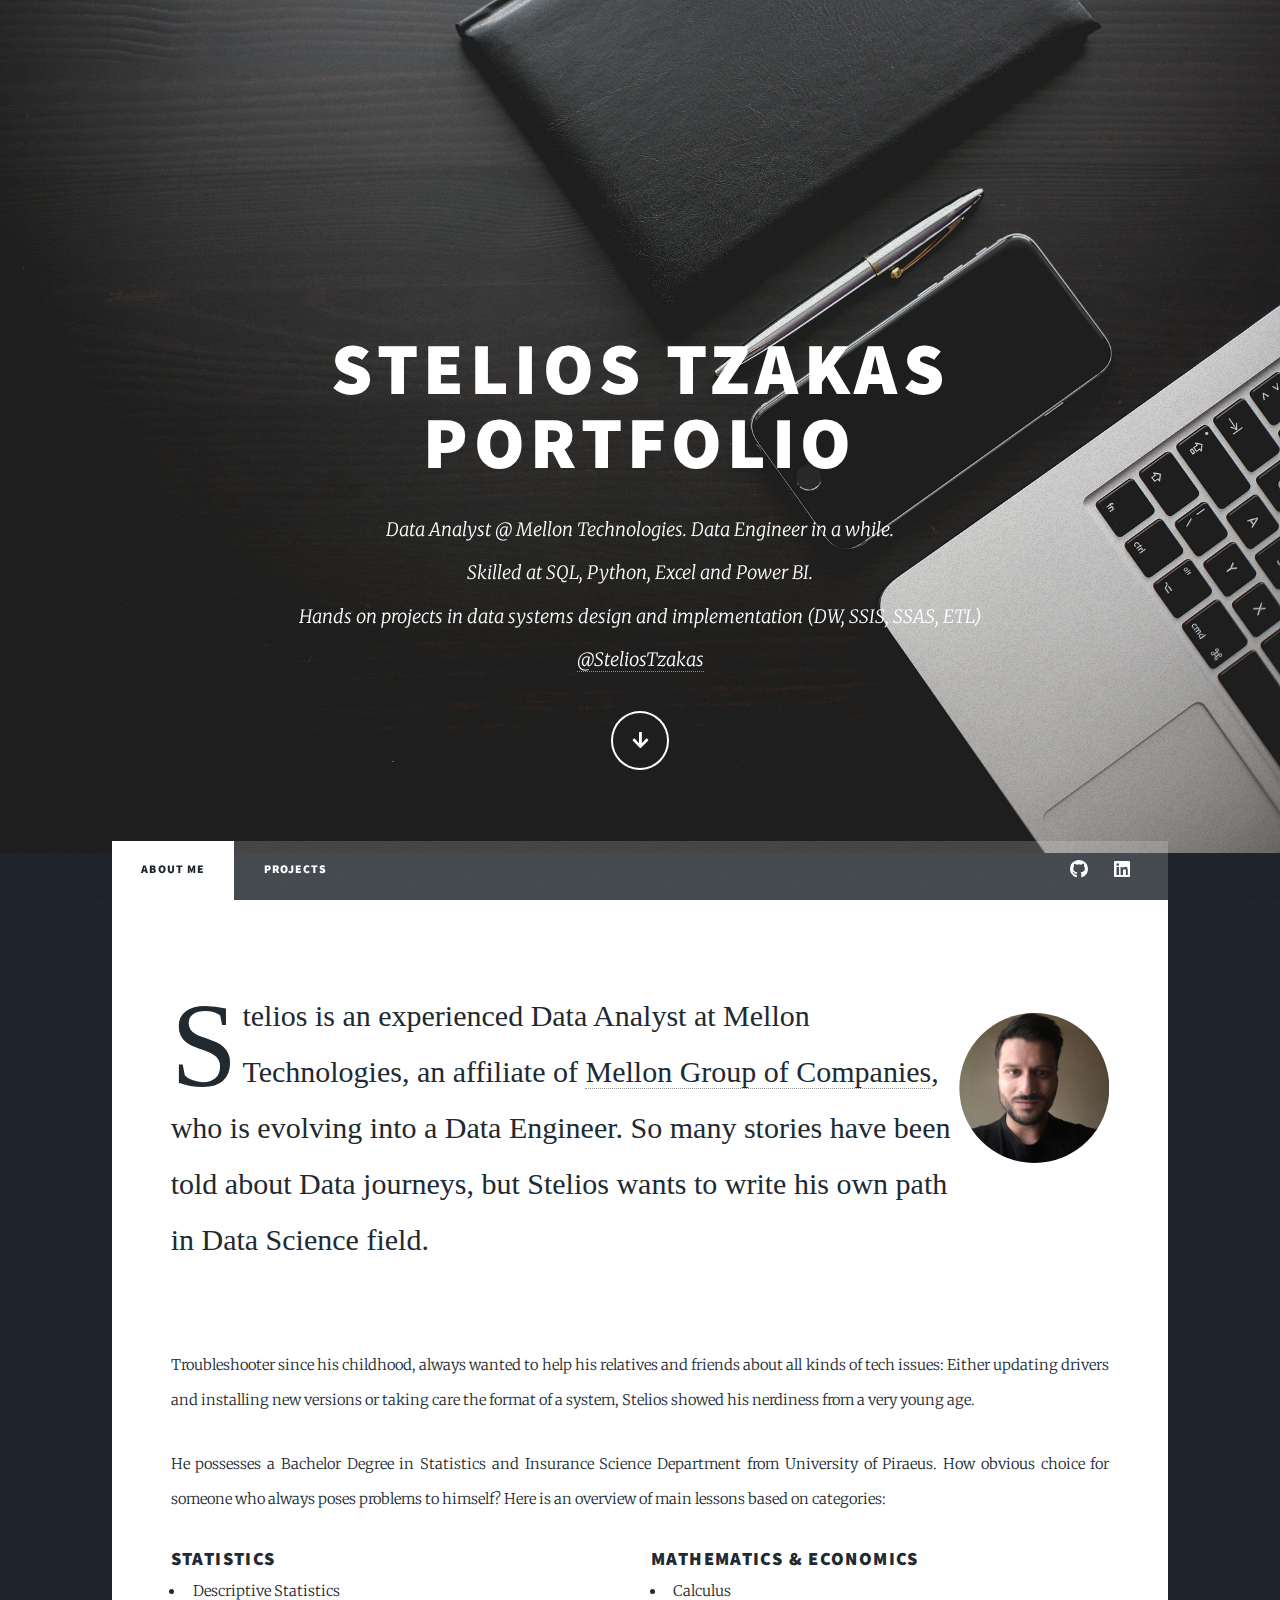
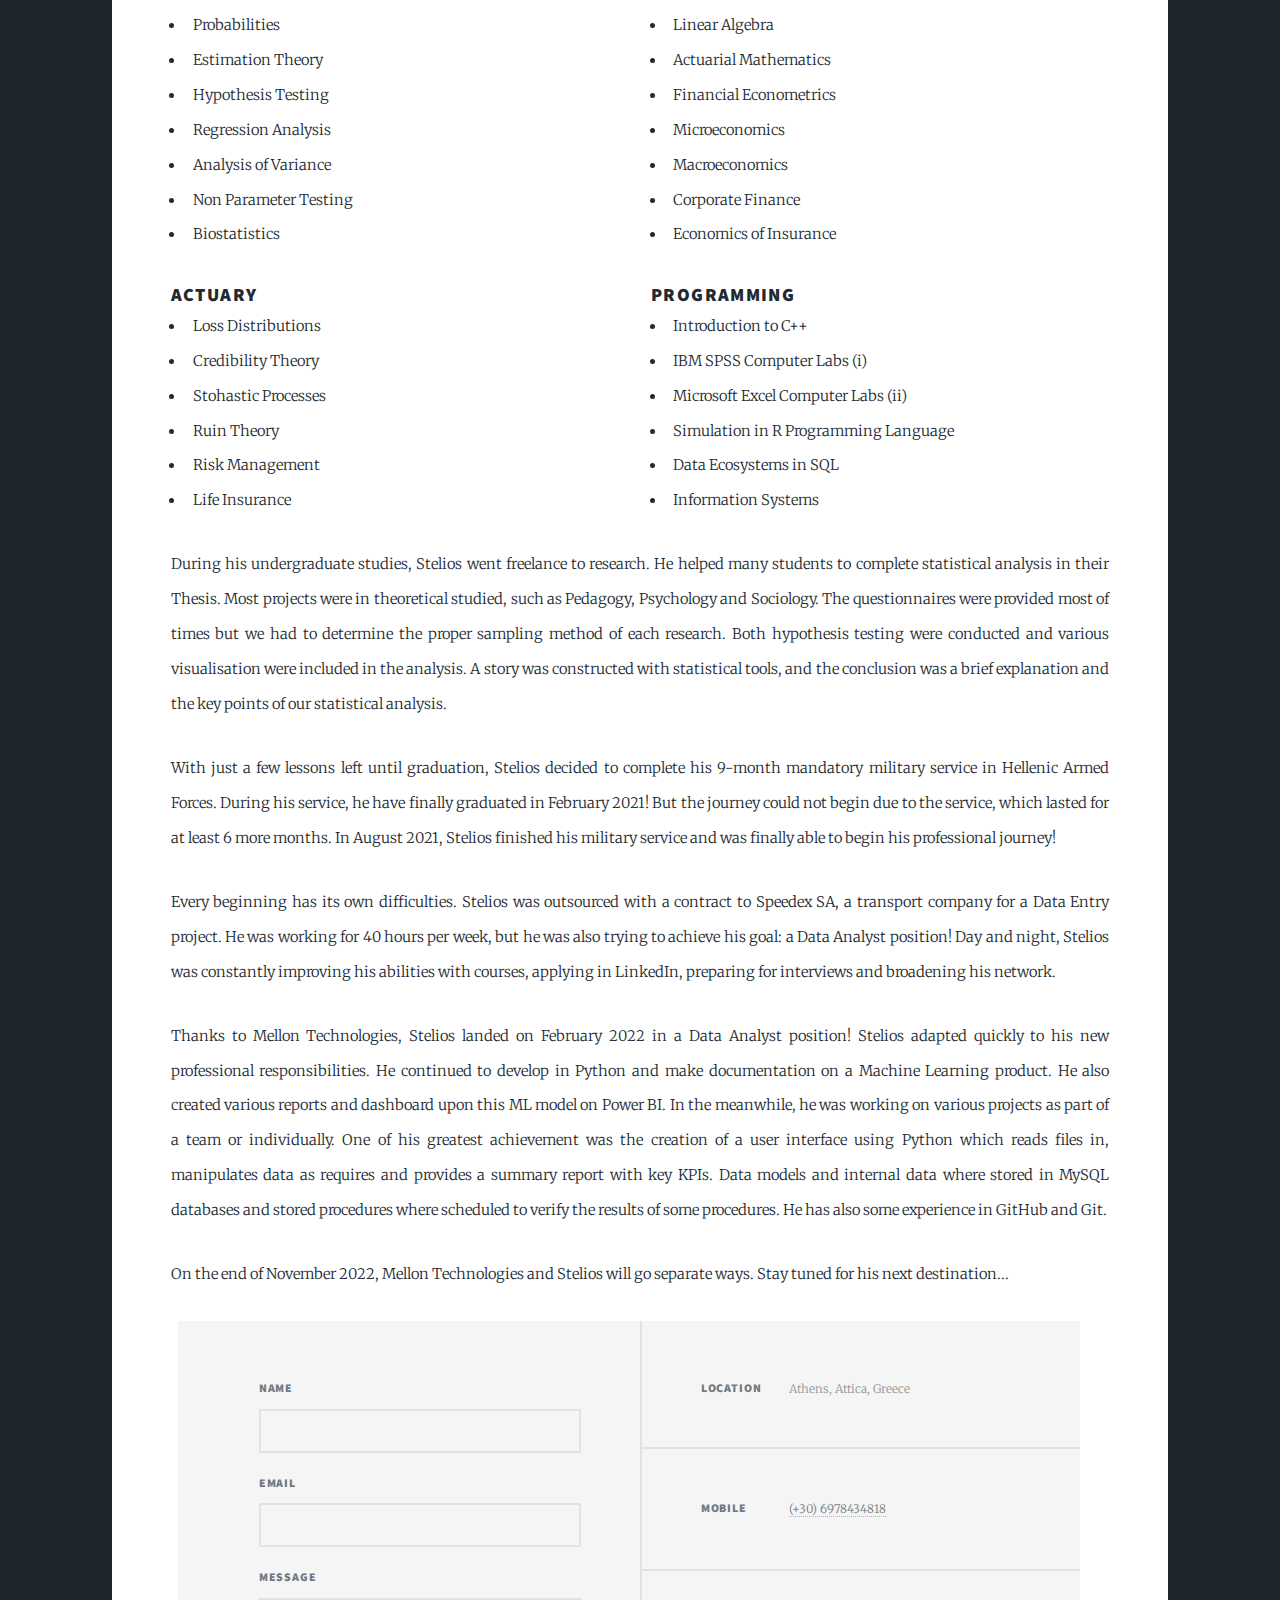
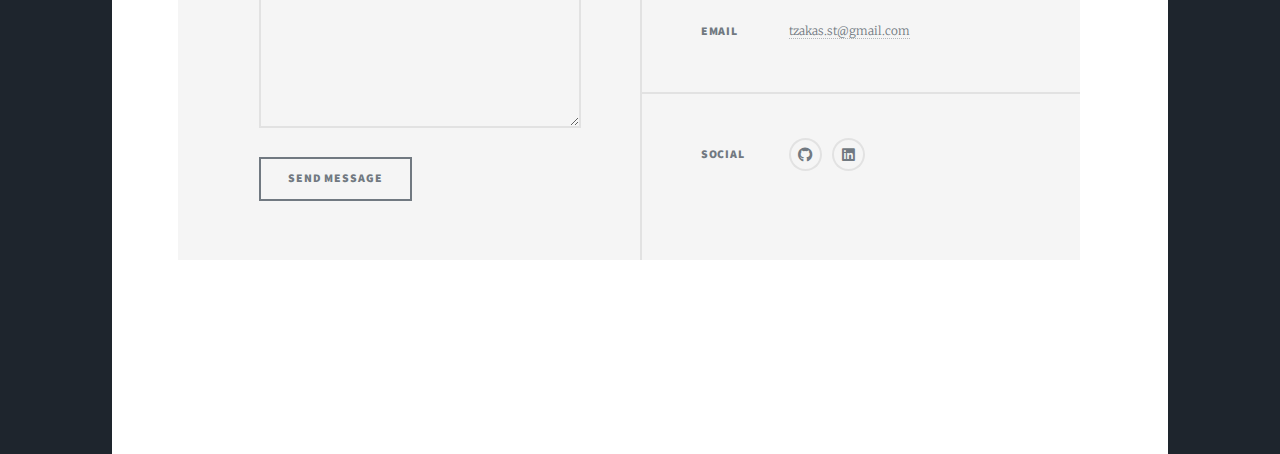
==== commit 34e26ce7: "Update index.html" ====
--- a/index.html
+++ b/index.html
@@ -61,7 +61,7 @@
 							
 							<p>Troubleshooter since his childhood, always wanted to help his relatives and friends about all kinds of tech issues: 
 								Either updating drivers and installing new versions or taking care the format of a system, 
-								Stelios showed seems his nerdiness from a very young age.</p>
+								Stelios showed his nerdiness from a very young age.</p>
 							<p>He possesses a Bachelor Degree in Statistics and Insurance Science Department from University of Piraeus. 
 								How obvious choice for someone who always poses problems to himself? Here is an overview of main lessons 
 								based on categories:</p>
@@ -126,7 +126,7 @@
 					</p>
 					<p>With just a few lessons left until graduation, Stelios decided to complete his 9-month mandatory military service in Hellenic Armed Forces.
 						During his service, he have finally graduated in February 2021! But the journey could not begin due to the service, which lasted for at least 6 more months. 
-						In August 2021, Stelios finished his military service and he was finally able to begin his professional journey!
+						In August 2021, Stelios finished his military service and was finally able to begin his professional journey!
 					</p>
 					<p>Every beginning has its own difficulties. Stelios was outsourced with a contract to Speedex SA, 
 						a transport company for a Data Entry project. He was working for 40 hours per week, but he was also trying to achieve his goal: 
@@ -203,4 +203,4 @@
 			<script src="assets/js/main.js"></script>
 
 	</body>
-</html>+</html>
--- a/assets/css/main.css
+++ b/assets/css/main.css
@@ -30,7 +30,7 @@
 	display: block;}
 
 .me{
-	width: 200px;
+	width: 150px;
 	clip-path: circle();
 	float: right;
 }
@@ -4783,4 +4783,4 @@
 			visibility: visible;
 		}
 
-	}+	}
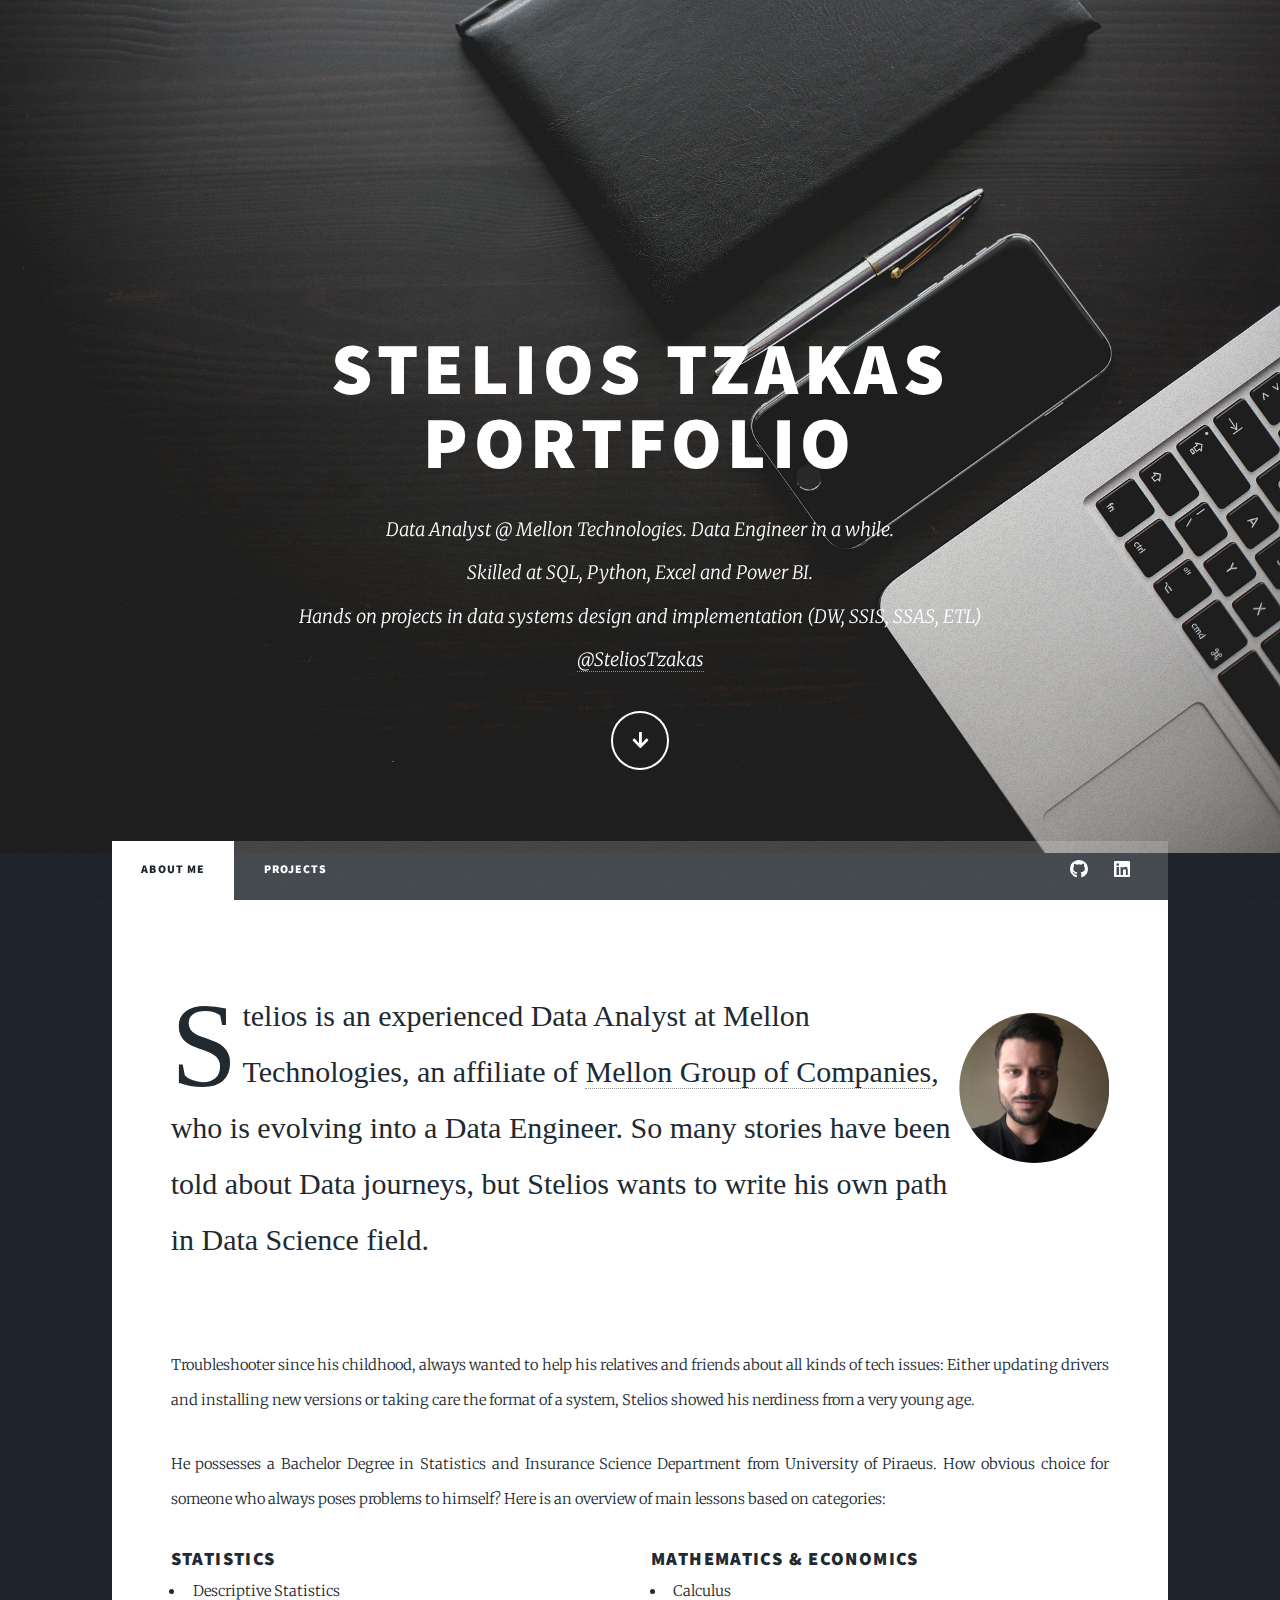
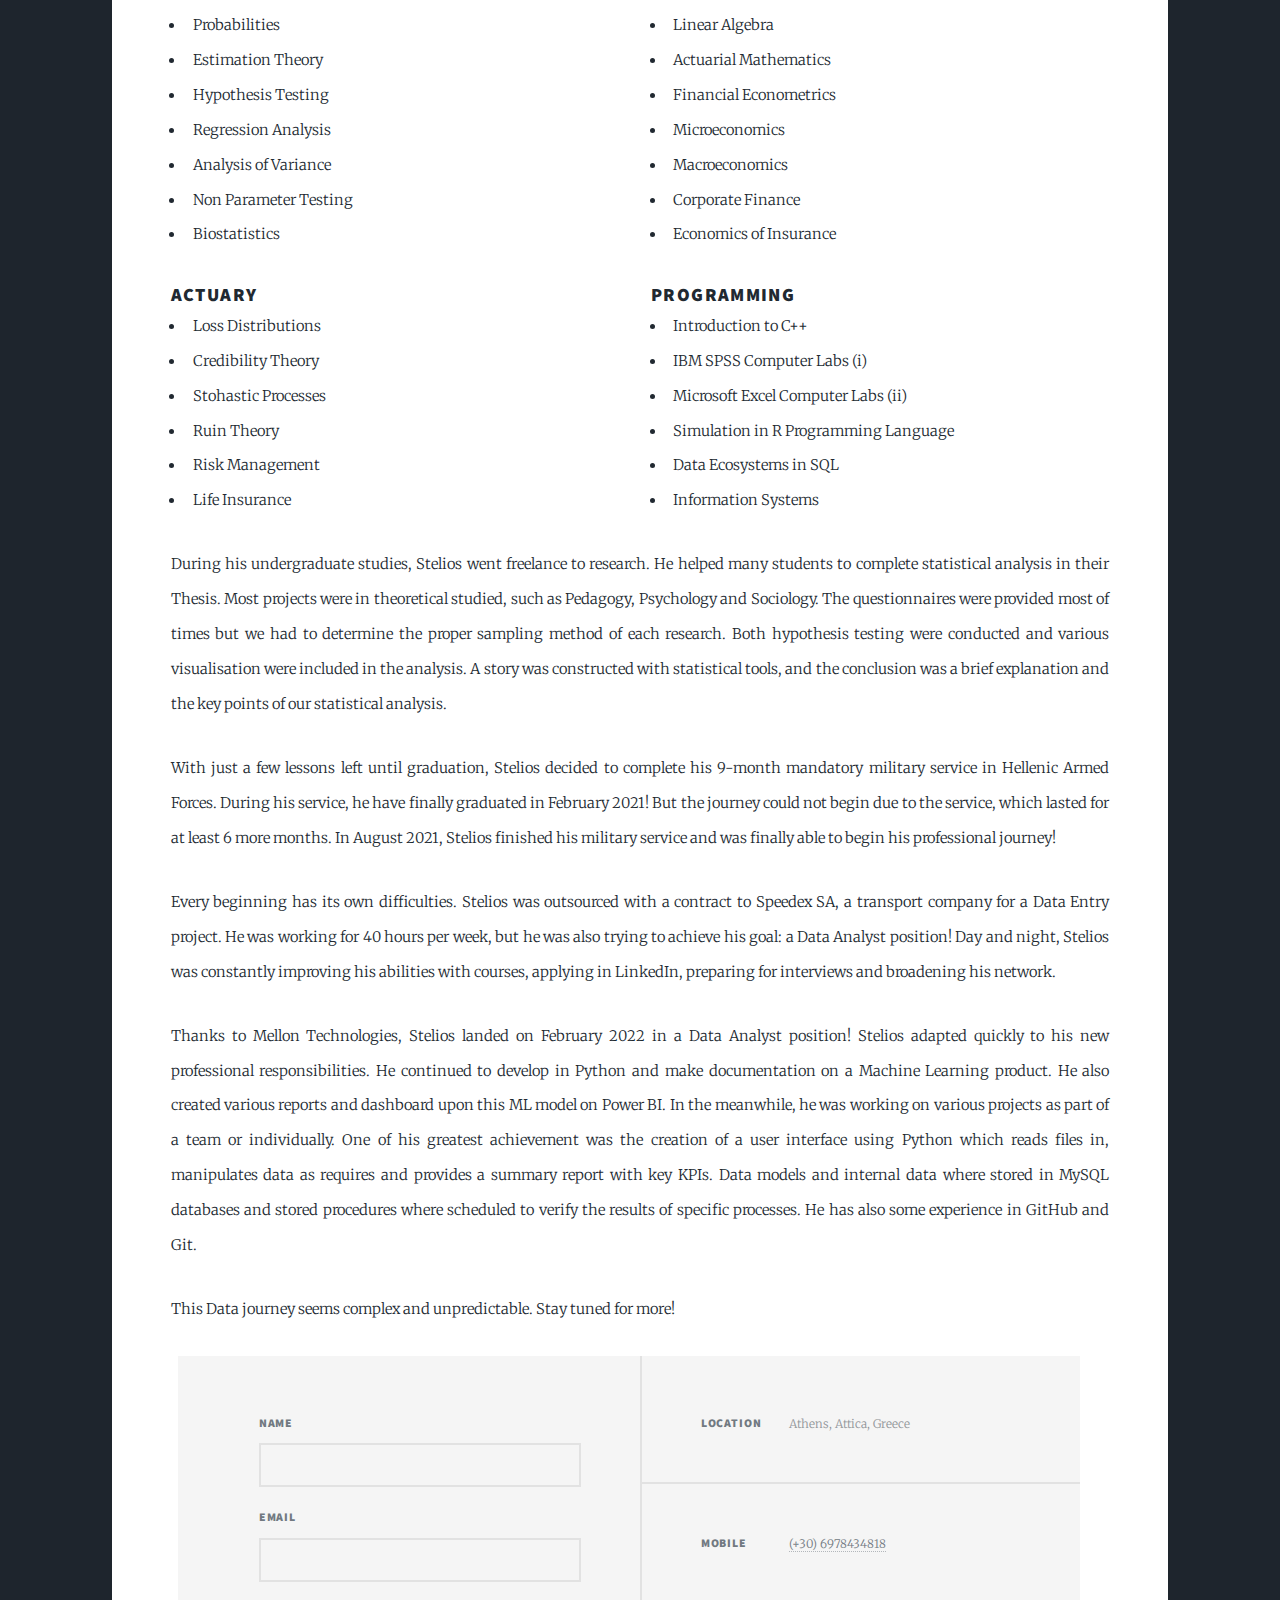
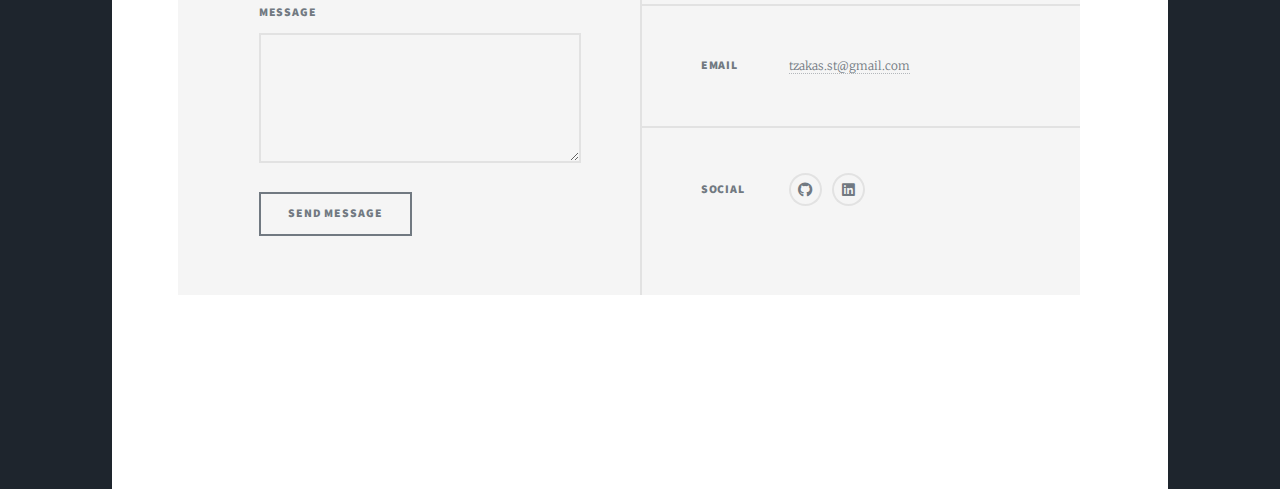
==== commit 179b3b80: "Update index.html" ====
--- a/index.html
+++ b/index.html
@@ -137,9 +137,9 @@
 						and dashboard upon this ML model on Power BI. In the meanwhile, he was working on various projects as part of a team or individually.
 						One of his greatest achievement was the creation of a user interface using Python which reads files in, manipulates data
 						as requires and provides a summary report with key KPIs. Data models and internal data where stored in MySQL databases and 
-						stored procedures where scheduled to verify the results of some procedures. He has also some experience in GitHub and Git. 
+						stored procedures where scheduled to verify the results of specific processes. He has also some experience in GitHub and Git. 
 						</p>
-					<p>On the end of November 2022, Mellon Technologies and Stelios will go separate ways. Stay tuned for his next destination...</p>
+					<p>This Data journey seems complex and unpredictable. Stay tuned for more!</p>
 				<!-- Footer -->
 					<footer id="footer">
 						<section>
